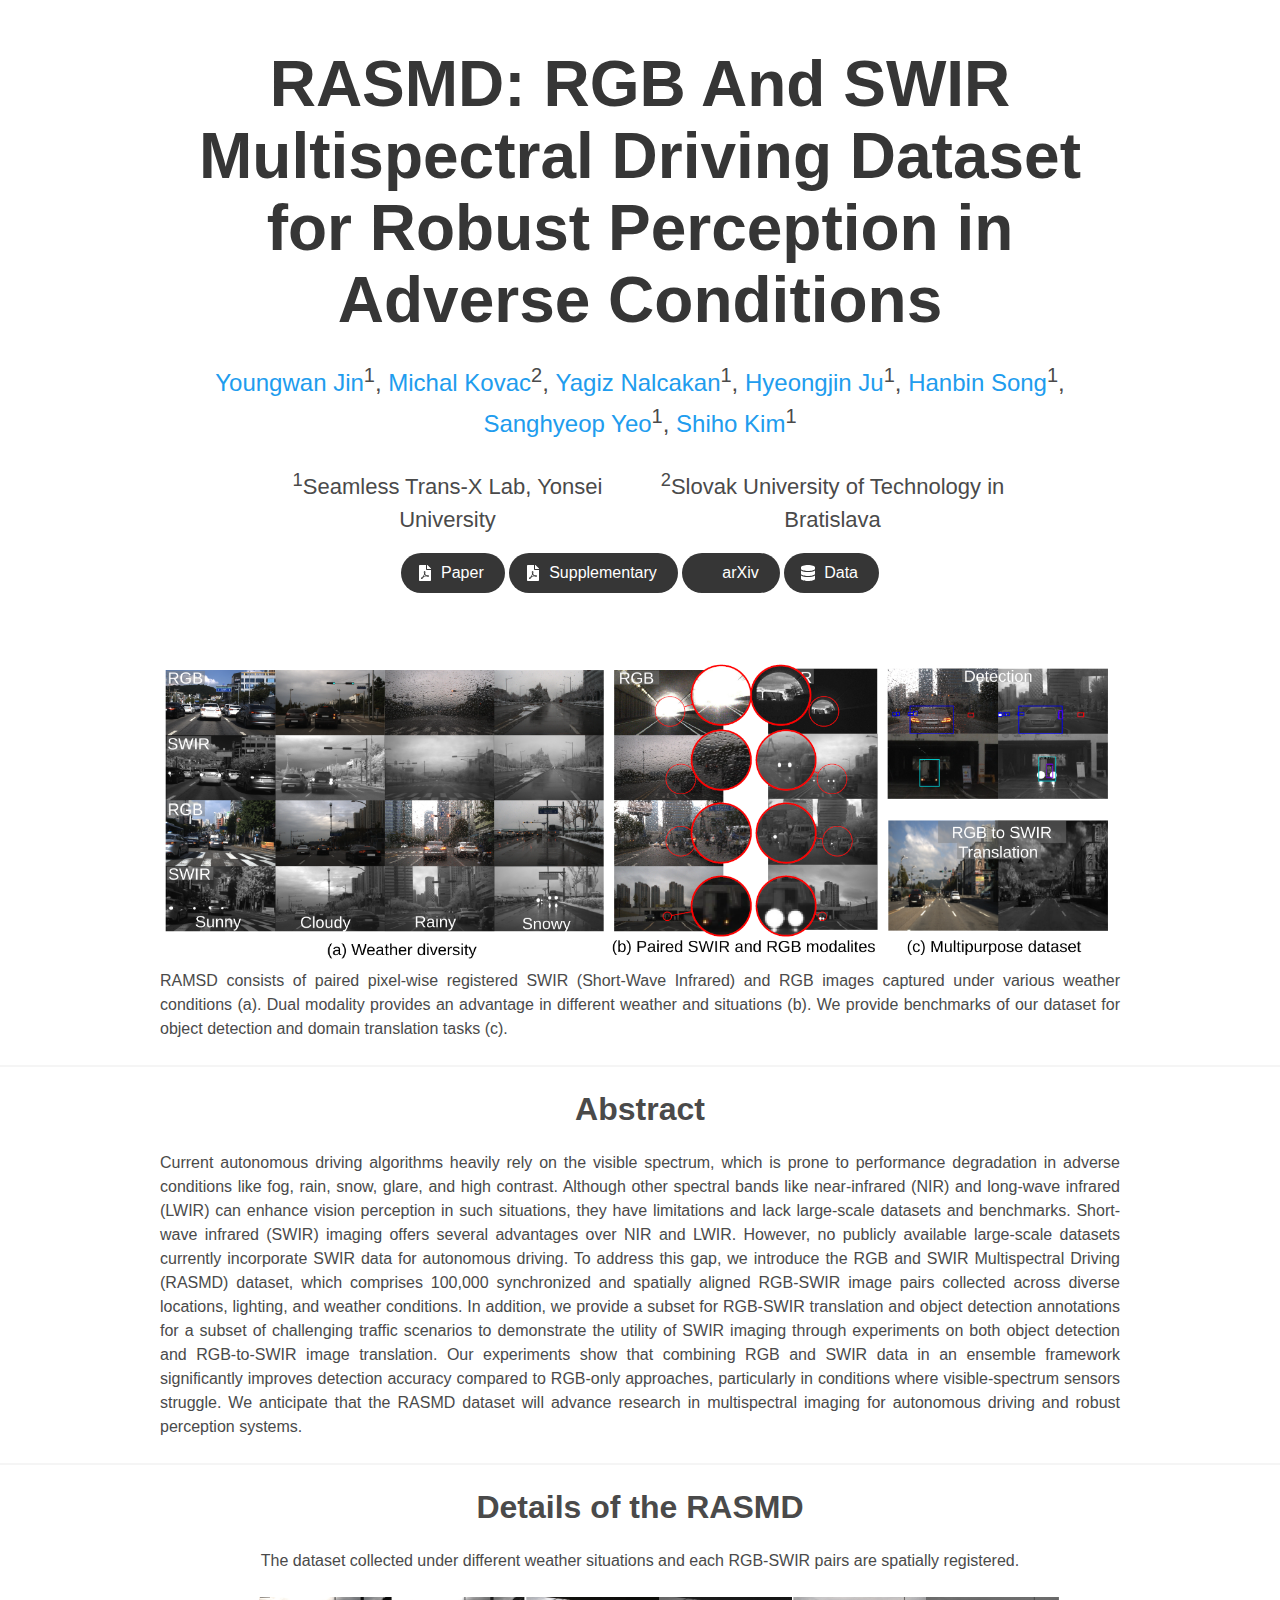
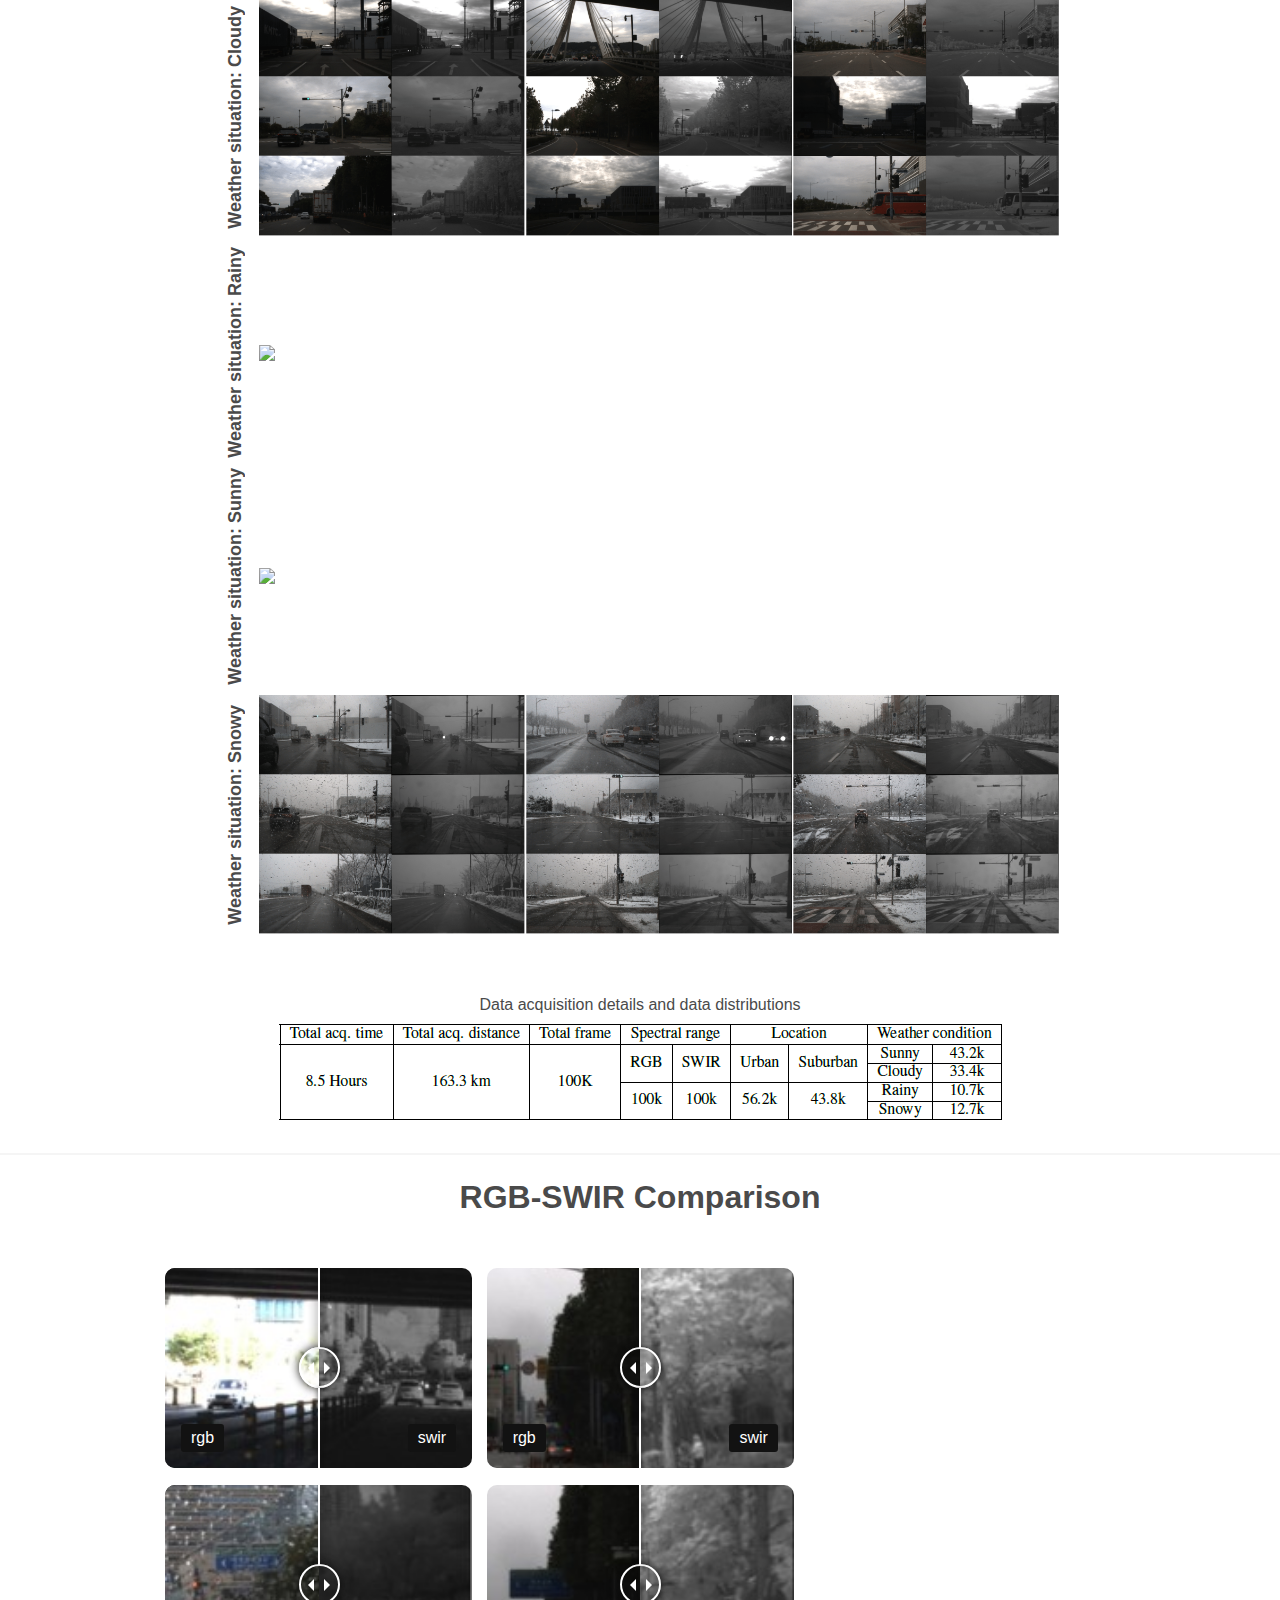
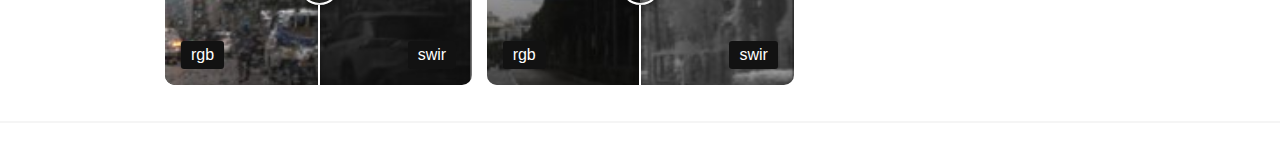
==== RASMD/index.html @ ba1f9dfd "Update index.html" ====
<!DOCTYPE html>
<html>

<head>
  <meta charset="utf-8">
  <meta name="description"
    content="RASMD: RGB And SWIR Multispectral Driving Dataset for Robust Perception in Adverse Conditions">
  <meta name="keywords" content="Multispectral imaging, Shortwave Infrared, Autonomous Driving">
  <meta name="viewport" content="width=device-width, initial-scale=1">
  <title>RASMD: RGB And SWIR Multispectral Driving Dataset for Robust Perception in Adverse Conditions</title>

  <link href="https://fonts.googleapis.com/css?family=Google+Sans|Noto+Sans|Castoro" rel="stylesheet">
  <link rel="stylesheet" href="./static/css/bulma.min.css">
  <link rel="stylesheet" href="./static/css/bulma-carousel.min.css">
  <link rel="stylesheet" href="./static/css/bulma-slider.min.css">
  <link rel="stylesheet" href="./static/css/fontawesome.all.min.css">
  <link rel="stylesheet" href="https://cdn.jsdelivr.net/gh/jpswalsh/academicons@1/css/academicons.min.css">
  <link rel="stylesheet" href="./static/css/index.css">

  <script src="https://ajax.googleapis.com/ajax/libs/jquery/3.5.1/jquery.min.js"></script>
  <script defer src="./static/js/fontawesome.all.min.js"></script>
  <script src="./static/js/bulma-carousel.min.js"></script>
  <script src="./static/js/bulma-slider.min.js"></script>
  <script src="./static/js/index.js"></script>
  <script src="./static/js/script.js"></script>
</head>

<body>

<!-- 헤더(제목, 저자, 링크 등) -->
<section class="hero">
  <div class="hero-body">
    <div class="container is-max-desktop">
      <div class="columns is-centered">
        <div class="column has-text-centered">
          <h1 class="title is-1 publication-title" style="margin-bottom: 0; font-size: 4rem">
            <strong>RASMD: RGB And SWIR Multispectral Driving Dataset for Robust Perception in Adverse Conditions</strong>
          </h1>
          <br>

          <div class="is-size-4 publication-authors">
            <span class="author-block">
              <a href="https://stl.yonsei.ac.kr/">Youngwan Jin</a><sup>1</sup>,
            </span>
            <span class="author-block">
              <a href="https://urk.fei.stuba.sk/ustav/en/">Michal Kovac</a><sup>2</sup>,
            </span>
            <span class="author-block">
              <a href="https://ynalcakan.github.io/">Yagiz Nalcakan</a><sup>1</sup>,
            </span>
            <span class="author-block">
              <a href="https://stl.yonsei.ac.kr/">Hyeongjin Ju</a><sup>1</sup>,
            </span>
            <span class="author-block">
              <a href="https://stl.yonsei.ac.kr/">Hanbin Song</a><sup>1</sup>,
            </span>
            <span class="author-block">
              <a href="https://stl.yonsei.ac.kr/">Sanghyeop Yeo</a><sup>1</sup>,
            </span>
            <span class="author-block">
              <a href="https://stl.yonsei.ac.kr/">Shiho Kim</a><sup>1</sup>
            </span>
          </div>

          <br>
          <div class="affiliations-container" style="display: flex; flex-wrap: wrap; justify-content: center; gap: 20px; margin: 0 auto; max-width: 750px;">
            <div class="affiliation-item" style="flex: 1; min-width: 250px; text-align: center;">
              <span style="font-size: clamp(16px, 3vw, 22px);"><sup>1</sup>Seamless Trans-X Lab, Yonsei University</span>
            </div>
            <div class="affiliation-item" style="flex: 1; min-width: 250px; text-align: center;">
              <span style="font-size: clamp(16px, 3vw, 22px);"><sup>2</sup>Slovak University of Technology in Bratislava</span>
            </div>
          </div>

          <div class="column has-text-centered">
            <div class="publication-links">
              <!-- PDF Link -->
              <span class="link-block">
                <a href="https://yonsei-stl.github.io/RASMD/"
                   class="external-link button is-normal is-rounded is-dark">
                  <span class="icon">
                      <i class="fas fa-file-pdf"></i>
                  </span>
                  <span>Paper</span>
                </a>
              </span>
              <span class="link-block">
                <a href="https://yonsei-stl.github.io/RASMD/"
                   class="external-link button is-normal is-rounded is-dark">
                  <span class="icon">
                      <i class="fas fa-file-pdf"></i>
                  </span>
                  <span>Supplementary</span>
                </a>
              </span>
              <span class="link-block">
                <a href="https://yonsei-stl.github.io/RASMD/"
                   class="external-link button is-normal is-rounded is-dark">
                  <span class="icon">
                      <i class="ai ai-arxiv"></i>
                  </span>
                  <span>arXiv</span>
                </a>
              </span>
              <!-- Data Link -->
              <span class="link-block">
                <a href="https://huggingface.co/datasets/STL-Yonsei/RASMD/tree/main"
                   class="external-link button is-normal is-rounded is-dark">
                  <span class="icon">
                      <i class="fa fa-database"></i>
                  </span>
                  <span>Data</span>
                </a>
              </span>
            </div>
          </div>

        </div>
      </div>
    </div>
  </div>
</section>

<!-- Teaser -->
<div class="container is-max-desktop">
  <div class="columns is-centered has-text-centered">
    <div class="column is-full-width">
      <div class="content has-text-justified">
        <img src="./static/images/teaser.png">
        <p>
          RAMSD consists of paired pixel-wise registered SWIR (Short-Wave Infrared) and RGB images captured
          under various weather conditions (a). Dual modality provides an advantage in different weather and
          situations (b). We provide benchmarks of our dataset for object detection and domain translation
          tasks (c).
        </p>
      </div>
    </div>
  </div>
</div>

<hr>

<!-- Abstract -->
<div class="container is-max-desktop">
  <div class="columns is-centered has-text-centered">
    <div class="column is-full-width">
      <h2 class="title is-3">Abstract</h2>
      <div class="content has-text-justified">
        <p>
          Current autonomous driving algorithms heavily rely on the visible spectrum, which is prone to performance
          degradation in adverse conditions like fog, rain, snow, glare, and high contrast. Although other spectral
          bands like near-infrared (NIR) and long-wave infrared (LWIR) can enhance vision perception in such
          situations, they have limitations and lack large-scale datasets and benchmarks. Short-wave infrared (SWIR)
          imaging offers several advantages over NIR and LWIR. However, no publicly available large-scale datasets
          currently incorporate SWIR data for autonomous driving. To address this gap, we introduce the RGB and SWIR
          Multispectral Driving (RASMD) dataset, which comprises 100,000 synchronized and spatially aligned RGB-SWIR
          image pairs collected across diverse locations, lighting, and weather conditions. In addition, we provide
          a subset for RGB-SWIR translation and object detection annotations for a subset of challenging traffic
          scenarios to demonstrate the utility of SWIR imaging through experiments on both object detection and
          RGB-to-SWIR image translation. Our experiments show that combining RGB and SWIR data in an ensemble
          framework significantly improves detection accuracy compared to RGB-only approaches, particularly in
          conditions where visible-spectrum sensors struggle. We anticipate that the RASMD dataset will advance
          research in multispectral imaging for autonomous driving and robust perception systems.
        </p>
      </div>
    </div>
  </div>
</div>

<hr>

<!-- RASMD Details -->
<div class="container">
  <div class="has-text-centered">
    <h2 class="title is-3">Details of the RASMD</h2>
    <p>
      The dataset collected under different weather situations and each RGB-SWIR pairs are spatially registered.
    </p>
    <br>
    <div class="content has-text-justified" style="display: flex; flex-direction: column; align-items: center; width: 100%;">
      <div style="display: flex; align-items: center; margin-bottom: 10px; justify-content: center; width: 100%;">
        <div style="writing-mode: vertical-rl; transform: rotate(180deg); font-weight: bold; margin-right: 10px; font-size: clamp(14px, 2vw, 18px);">
          Weather situation: Cloudy
        </div>
        <img src="./static/images/cloudy.png" style="width: 80%; max-width: 800px;">
      </div>
      <div style="display: flex; align-items: center; margin-bottom: 10px; justify-content: center; width: 100%;">
        <div style="writing-mode: vertical-rl; transform: rotate(180deg); font-weight: bold; margin-right: 10px; font-size: clamp(14px, 2vw, 18px);">
          Weather situation: Rainy
        </div>
        <img src="./static/images/rainy.png" style="width: 80%; max-width: 800px;">
      </div>
      <div style="display: flex; align-items: center; margin-bottom: 10px; justify-content: center; width: 100%;">
        <div style="writing-mode: vertical-rl; transform: rotate(180deg); font-weight: bold; margin-right: 10px; font-size: clamp(14px, 2vw, 18px);">
          Weather situation: Sunny
        </div>
        <img src="./static/images/sunny.png" style="width: 80%; max-width: 800px;">
      </div>
      <div style="display: flex; align-items: center; margin-bottom: 10px; justify-content: center; width: 100%;">
        <div style="writing-mode: vertical-rl; transform: rotate(180deg); font-weight: bold; margin-right: 10px; font-size: clamp(14px, 2vw, 18px);">
          Weather situation: Snowy
        </div>
        <img src="./static/images/snowy.png" style="width: 80%; max-width: 800px;">
      </div>
    </div>

    <br>
    <p>Data acquisition details and data distributions</p>
    <img src="./static/images/data_acqusition.png">
  </div>
</div>

<hr>


<div class="container is-max-desktop">
  <h2 class="title is-3 has-text-centered">RGB-SWIR Comparison</h2>
  <br>
  <div class="image-row">
    <div id="example1" class="bal-container-small">
        <div class="bal-after">
          <img src="./static/images/git2.jpg">
          <div class="bal-afterPosition afterLabel" style="z-index:1;">
            swir
          </div>
        </div>

        <div class="bal-before" style="width:76.23529411764706%;">
          <div class="bal-before-inset" style="width: 600px;">
            <img src="./static/images/git1.jpg">
            <div class="bal-beforePosition beforeLabel">
              rgb
            </div>
          </div>
        </div>

        <div class="bal-handle" style="left:76.23529411764706%;">
          <span class=" handle-left-arrow"></span>
          <span class="handle-right-arrow"></span>
        </div>        
    </div>
    <div id="example2" class="bal-container-small">
        <div class="bal-after">
          <img src="./static/images/git4.jpg">
          <div class="bal-afterPosition afterLabel" style="z-index:1;">
            swir
          </div>
        </div>

        <div class="bal-before" style="width:86.11764705882354%;">
          <div class="bal-before-inset" style="width: 600px;">
            <img src="./static/images/git3.jpg">
            <div class="bal-beforePosition beforeLabel">
              rgb
            </div>
          </div>
        </div>

        <div class="bal-handle" style="left:86.11764705882354%;">
          <span class=" handle-left-arrow"></span>
          <span class="handle-right-arrow"></span>
        </div>
    </div>
    <div id="example3" class="bal-container-small">
        <div class="bal-after">
          <img src="./static/images/git6.jpg">
          <div class="bal-afterPosition afterLabel" style="z-index:1;">
            swir
          </div>
        </div>

        <div class="bal-before" style="width:28.037383177570092%;">
          <div class="bal-before-inset" style="width: 600px;">
            <img src="./static/images/git5.jpg">
            <div class="bal-beforePosition beforeLabel">
              rgb
            </div>
          </div>
        </div>

        <div class="bal-handle" style="left:28.037383177570092%;">
          <span class=" handle-left-arrow"></span>
          <span class="handle-right-arrow"></span>
        </div>
    </div>
    <div id="example4" class="bal-container-small">
      <div class="bal-after">
        <img src="./static/images/git8.jpg">
        <div class="bal-afterPosition afterLabel" style="z-index:1;">
          swir
        </div>
      </div>

      <div class="bal-before" style="width:61.993769470404985%;">
        <div class="bal-before-inset" style="width: 600px;">
          <img src="./static/images/git7.jpg">
          <div class="bal-beforePosition beforeLabel">
            rgb
          </div>
        </div>
      </div>

      <div class="bal-handle" style="left:61.993769470404985%;">
        <span class=" handle-left-arrow"></span>
        <span class="handle-right-arrow"></span>
      </div>
    </div>
  </div>
</div>
<script>
    new BeforeAfter({
      id: '#example1'
    });
    new BeforeAfter({
      id: '#example2'
    });
	new BeforeAfter({
      id: '#example3'
    });
    new BeforeAfter({
      id: '#example4'
    });
    new BeforeAfter({
      id: '#example5'
    });
	new BeforeAfter({
      id: '#example6'
    });
	new BeforeAfter({
      id: '#example7'
    });
	new BeforeAfter({
      id: '#example8'
    });

  </script>
<hr>



</body>
</html>
---- RASMD/static/css/index.css ----
body {
  font-family: 'Google Sans', sans-serif;
}


.footer .icon-link {
    font-size: 25px;
    color: #000;
}

.link-block a {
    margin-top: 5px;
    margin-bottom: 5px;
}

.dnerf {
  font-variant: small-caps;
}


.teaser .hero-body {
  padding-top: 0;
  padding-bottom: 3rem;
}

.teaser {
  font-family: 'Google Sans', sans-serif;
}


.publication-title {
}

.publication-banner {
  max-height: parent;

}



.publication-banner video {
  position: relative;
  left: auto;
  top: auto;
  transform: none;
  object-fit: fit;
}

.publication-header .hero-body {
}

.publication-title {
    font-family: 'Google Sans', sans-serif;
}

.publication-authors {
    font-family: 'Google Sans', sans-serif;
}

.publication-venue {
    color: #555;
    width: fit-content;
    font-weight: bold;
}

.publication-awards {
    color: #ff3860;
    width: fit-content;
    font-weight: bolder;
}

.publication-authors {
}

.publication-authors a {
   color: hsl(204, 86%, 53%) !important;
}

.publication-authors a:hover {
    text-decoration: underline;
}

.author-block {
  display: inline-block;
}

.publication-banner img {
}

.publication-authors {
  /*color: #4286f4;*/
}

.publication-video {
    position: relative;
    width: 100%;
    height: 0;
    padding-bottom: 56.25%;

    overflow: hidden;
    border-radius: 10px !important;
}

.publication-video iframe {
    position: absolute;
    top: 0;
    left: 0;
    width: 100%;
    height: 100%;
}

.publication-body img {
}

.results-carousel {
  overflow: hidden;

}

.results-carousel .item {
  margin: 5px;
  overflow: hidden;
  border: 1px solid #bbb;
  border-radius: 10px;
  padding: 0;
  font-size: 0;
}

.results-carousel video {
  margin: 0;
}


.interpolation-panel {
  background: #f5f5f5;
  border-radius: 10px;
}

.interpolation-panel .interpolation-image {
  width: 100%;
  border-radius: 5px;
}

.interpolation-video-column {
}

.interpolation-panel .slider {
  margin: 0 !important;
}

.interpolation-panel .slider {
  margin: 0 !important;
}

#interpolation-image-wrapper {
  width: 100%;
}
#interpolation-image-wrapper img {
  border-radius: 5px;
}

.bal-container-small {
  position: relative;
  width: 32%;
  height: 200px;
  cursor: grab;
  overflow: hidden;
  border-radius: 10px;
  margin: 5px;
  display: inline-block;
}

.bal-container-big {
  position: relative;
  width: 100%;
  height: 400px;
  cursor: grab;
  overflow: hidden;
}

.bal-after {
  display: block;
  position: absolute;
  top: 0;
  right: 0;
  bottom: 0;
  left: 0;
  width: 100%;
  height: 100%;
  overflow: hidden;
}

.bal-before {
  display: block;
  position: absolute;
  top: 0;
  /* right: 0; */
  bottom: 0;
  left: 0;
  width: 100%;
  height: 100%;
  z-index: 15;
  overflow: hidden;
}

.bal-before-inset {
  position: absolute;
  top: 0;
  bottom: 0;
  left: 0;
}

.bal-after img,
.bal-before img {
  object-fit: cover;
  position: absolute;
  width: 100%;
  height: 100%;
  object-position: 50% 50%;
  top: 0;
  bottom: 0;
  left: 0;
  -webkit-user-select: none;
  -khtml-user-select: none;
  -moz-user-select: none;
  -o-user-select: none;
  user-select: none;
}

.bal-beforePosition {
  background: #121212;
  color: #fff;
  left: 0;
  pointer-events: none;
  border-radius: 0.2rem;
  padding: 2px 10px;
}

.bal-afterPosition {
  background: #121212;
  color: #fff;
  right: 0;
  pointer-events: none;
  border-radius: 0.2rem;
  padding: 2px 10px;
}

.beforeLabel {
  position: absolute;
  bottom: 0;
  margin: 1rem;
  font-size: 1em;
  -webkit-user-select: none;
  -khtml-user-select: none;
  -moz-user-select: none;
  -o-user-select: none;
  user-select: none;
}

.afterLabel {
  position: absolute;
  bottom: 0;
  margin: 1rem;
  font-size: 1em;
  -webkit-user-select: none;
  -khtml-user-select: none;
  -moz-user-select: none;
  -o-user-select: none;
  user-select: none;
}

.bal-handle {
  height: 41px;
  width: 41px;
  position: absolute;
  left: 50%;
  top: 50%;
  margin-left: -20px;
  margin-top: -21px;
  border: 2px solid #fff;
  border-radius: 1000px;
  z-index: 20;
  pointer-events: none;
  box-shadow: 0 0 10px rgb(12, 12, 12);
}

.handle-left-arrow,
.handle-right-arrow {
  width: 0;
  height: 0;
  border: 6px inset transparent;
  position: absolute;
  top: 50%;
  margin-top: -6px;
}

.handle-left-arrow {
  border-right: 6px solid #fff;
  left: 50%;
  margin-left: -17px;
}

.handle-right-arrow {
  border-left: 6px solid #fff;
  right: 50%;
  margin-right: -17px;
}

.bal-handle::before {
  bottom: 50%;
  margin-bottom: 20px;
  box-shadow: 0 0 10px rgb(12, 12, 12);
}

.bal-handle::after {
  top: 50%;
  margin-top: 20.5px;
  box-shadow: 0 0 5px rgb(12, 12, 12);
}

.bal-handle::before,
.bal-handle::after {
  content: " ";
  display: block;
  width: 2px;
  background: #fff;
  height: 9999px;
  position: absolute;
  left: 50%;
  margin-left: -1.5px;
}

.section {
  width: 100%;
}


.title.is-3{
  color: #4a4a4a;
}
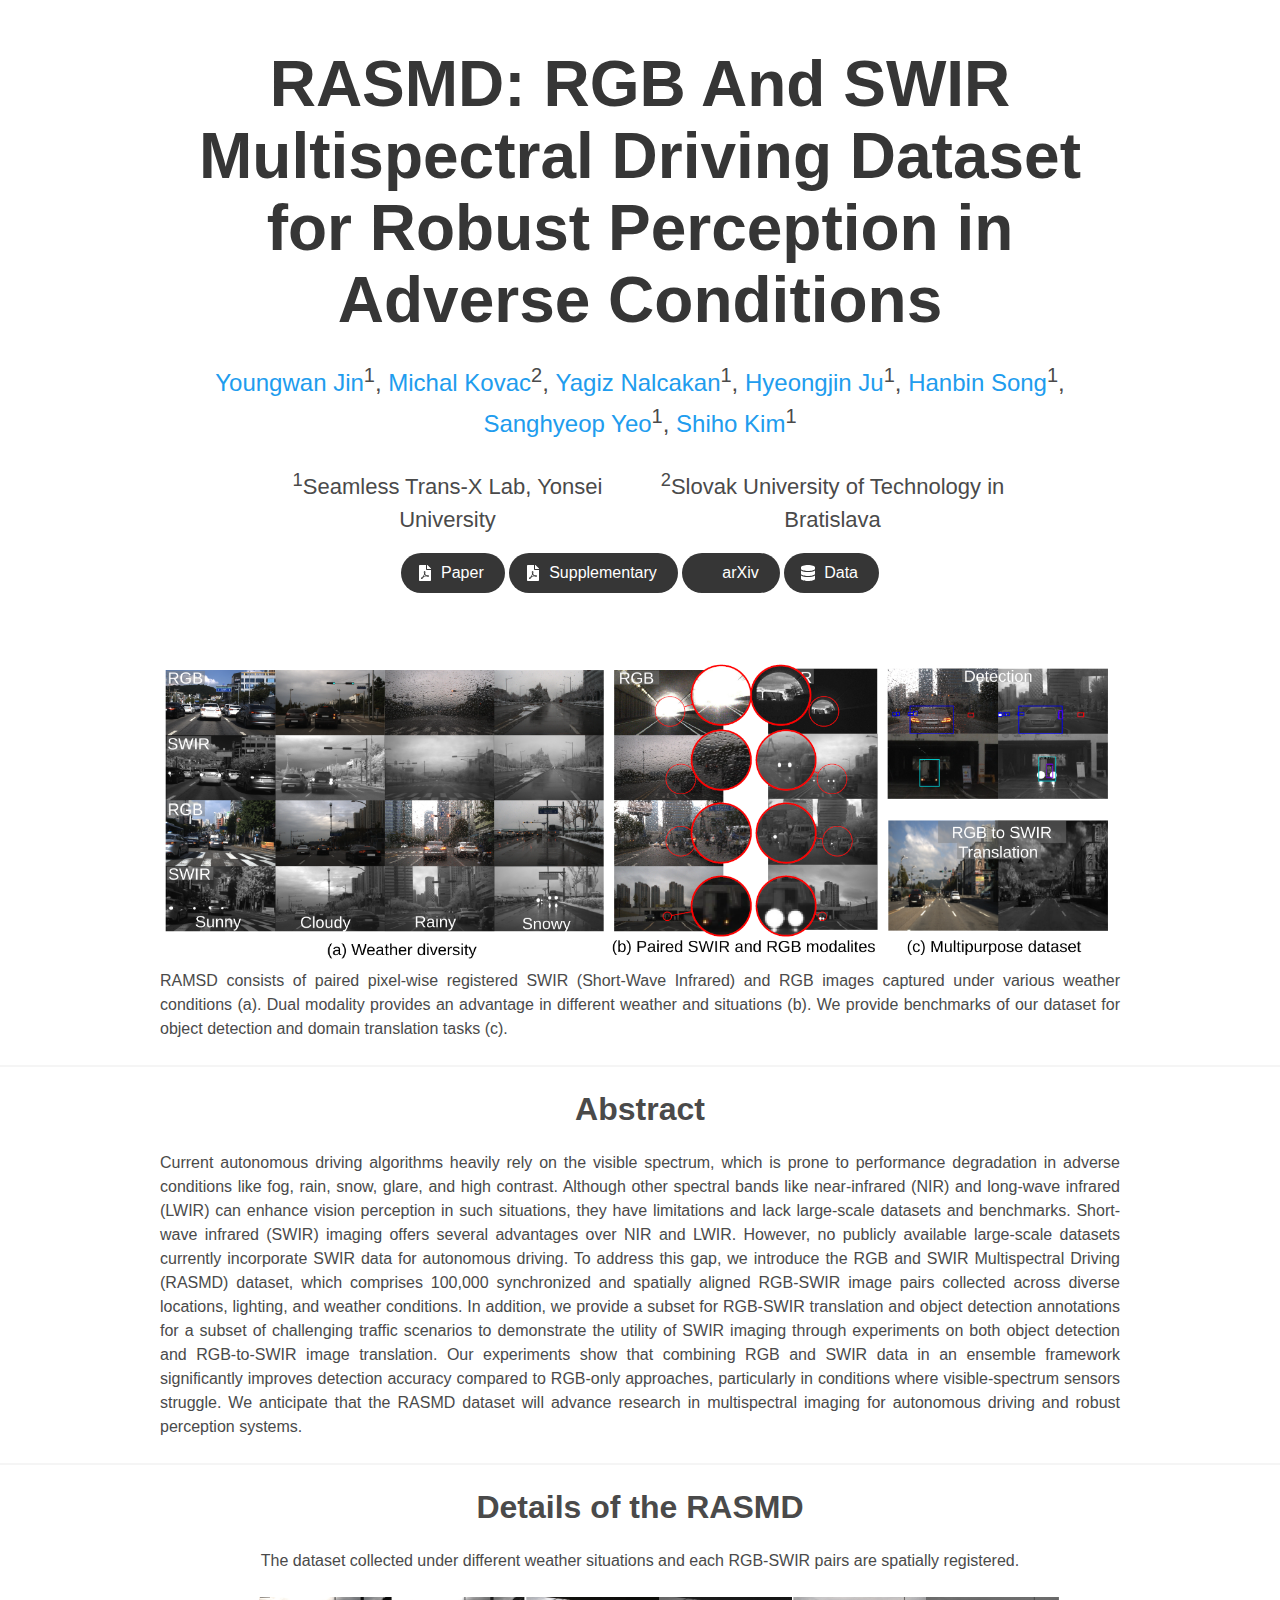
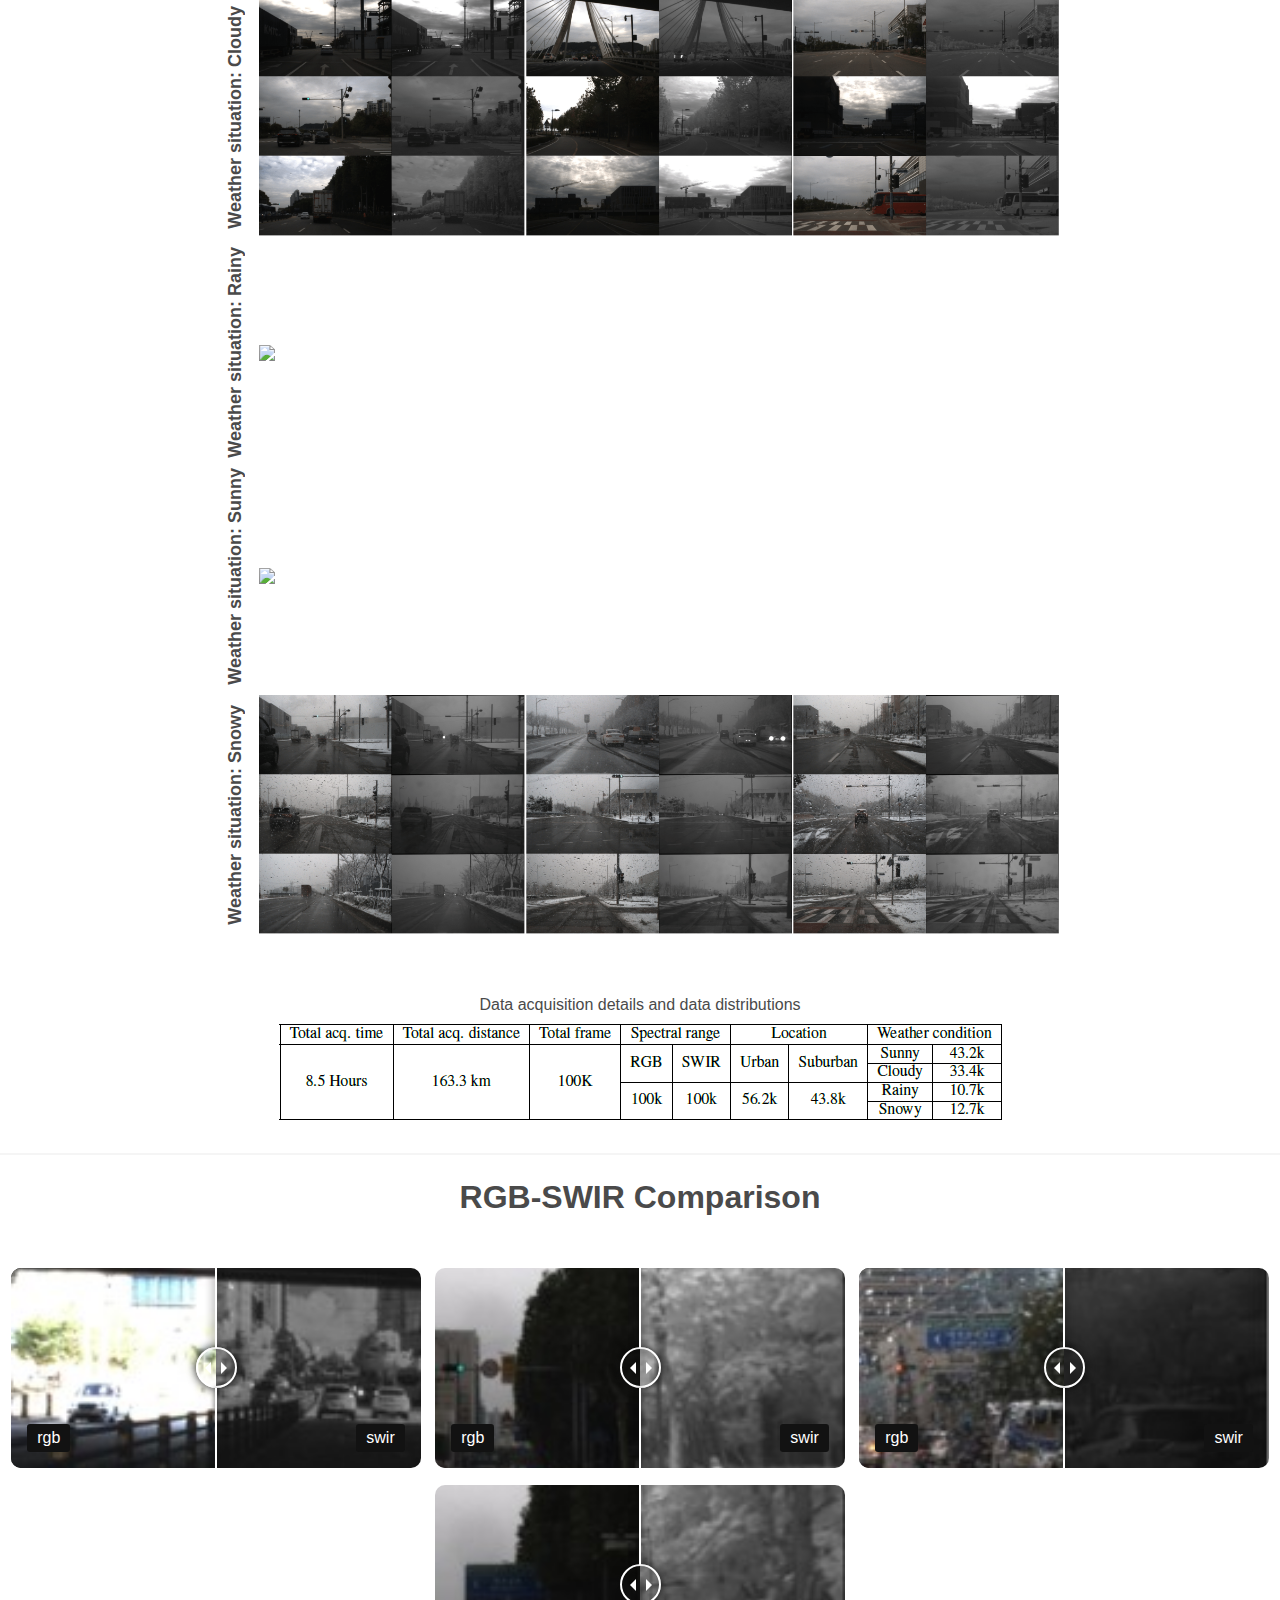
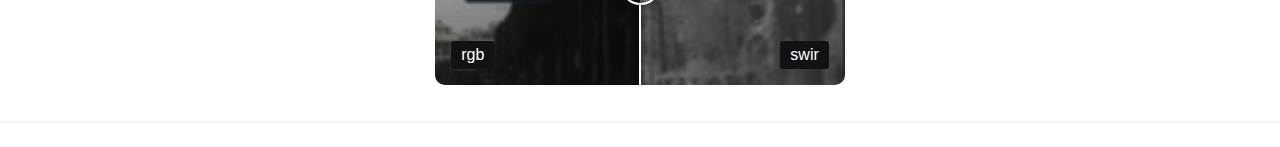
==== commit ec66a679: "Update index.html" ====
--- a/RASMD/index.html
+++ b/RASMD/index.html
@@ -213,7 +213,7 @@
 <hr>
 
 
-<div class="container is-max-desktop">
+<div class="has-text-centered">
   <h2 class="title is-3 has-text-centered">RGB-SWIR Comparison</h2>
   <br>
   <div class="image-row">
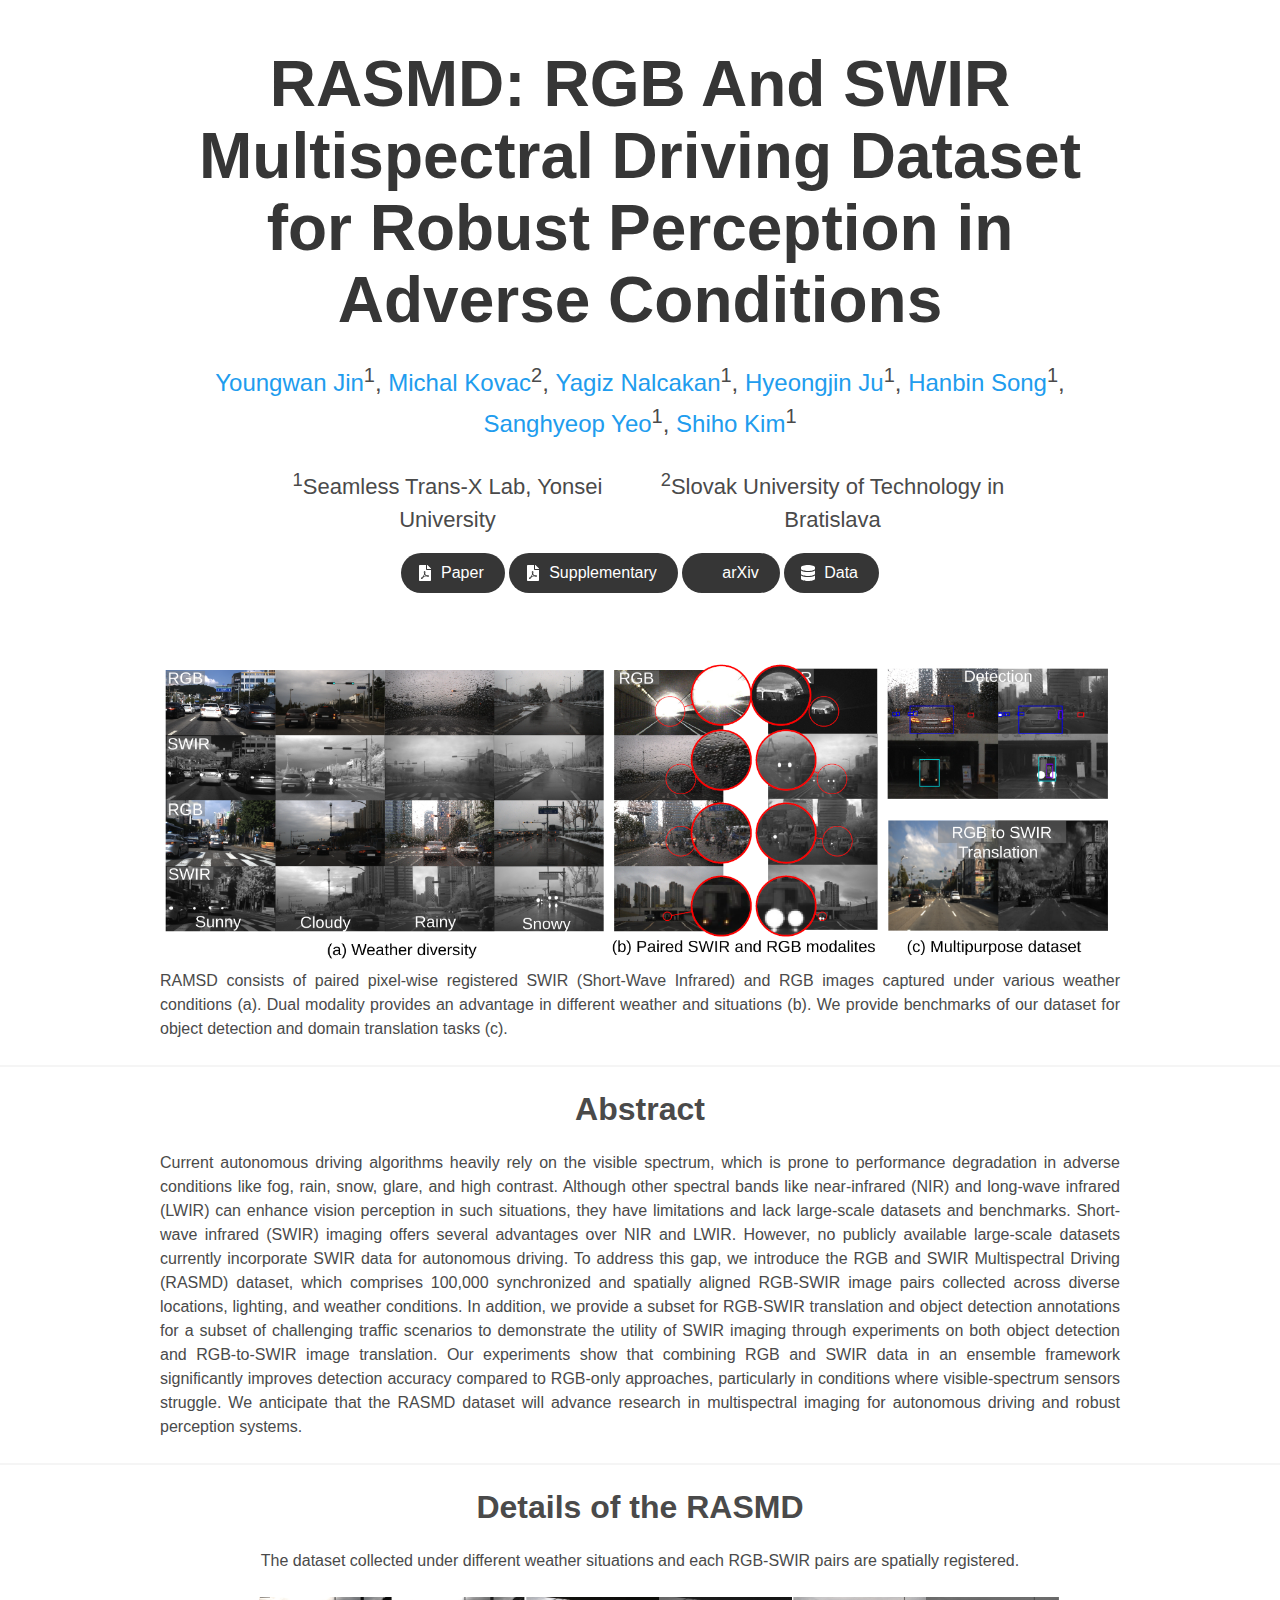
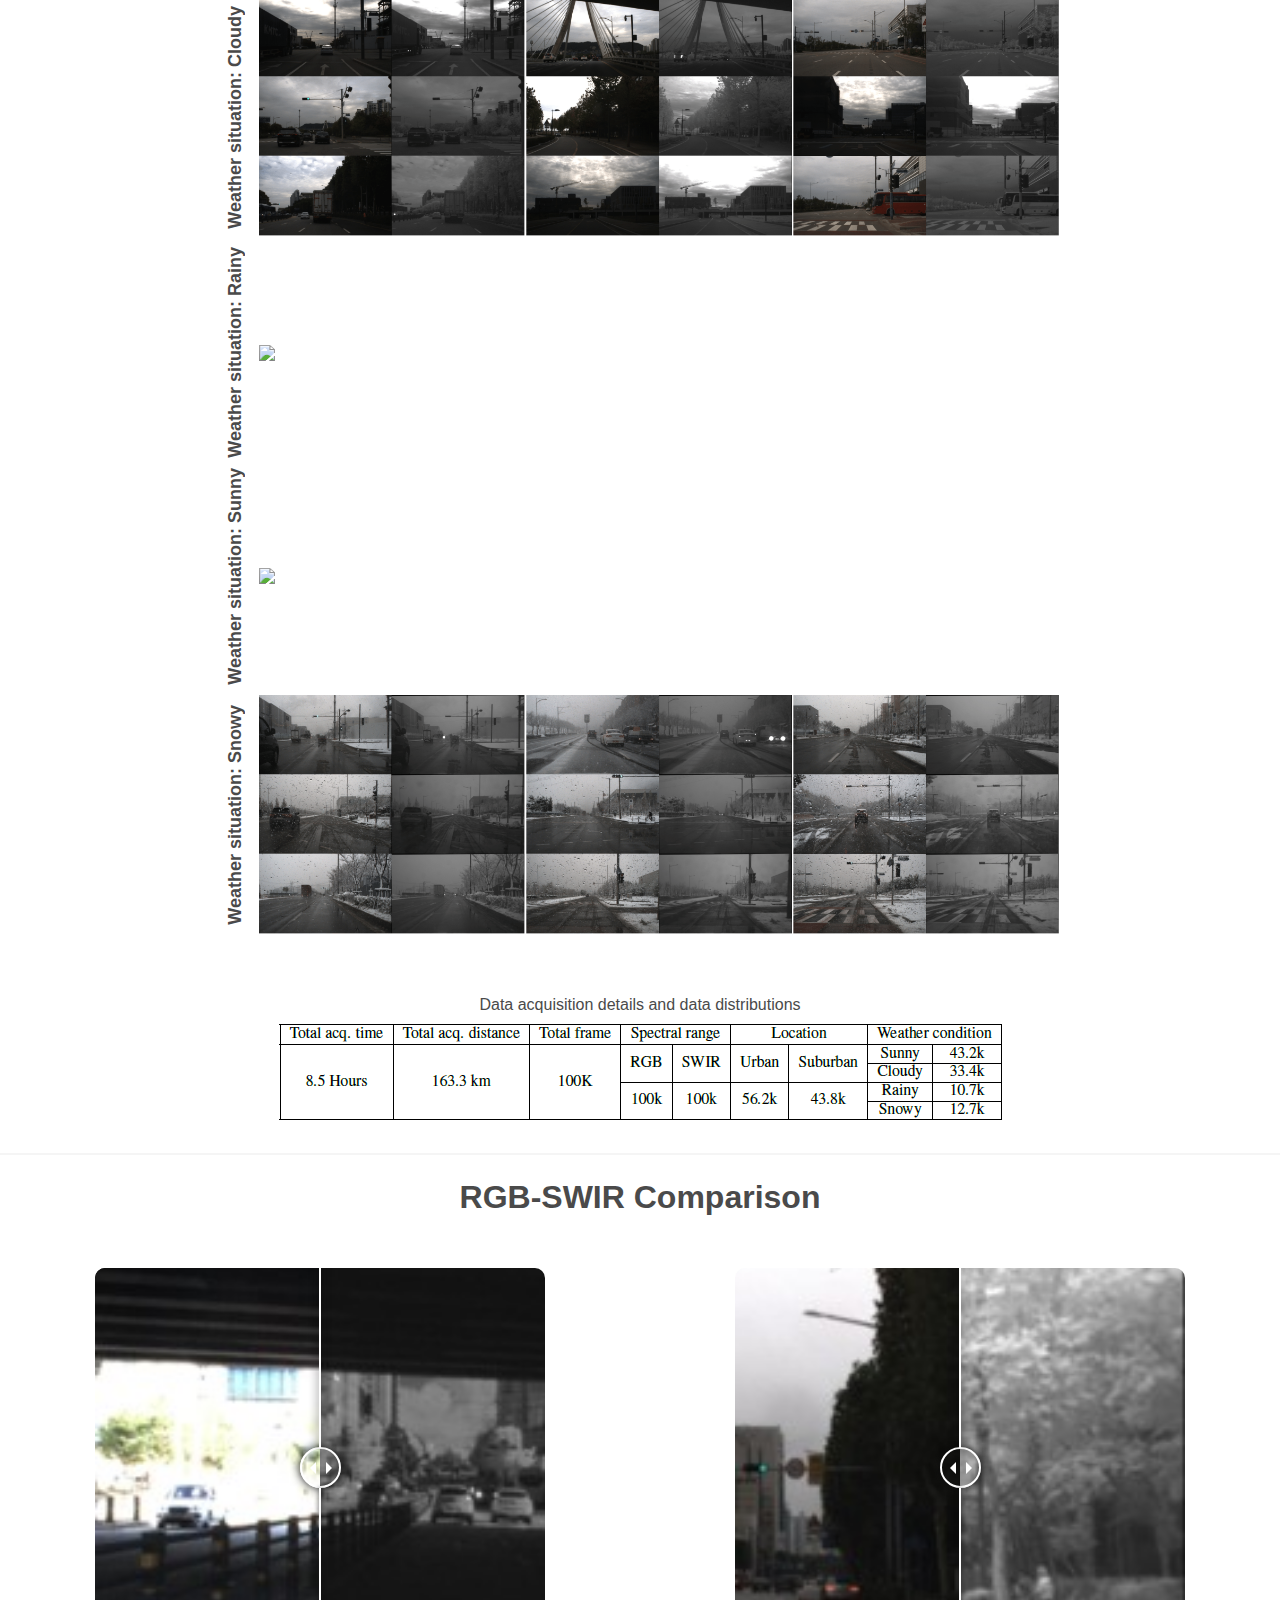
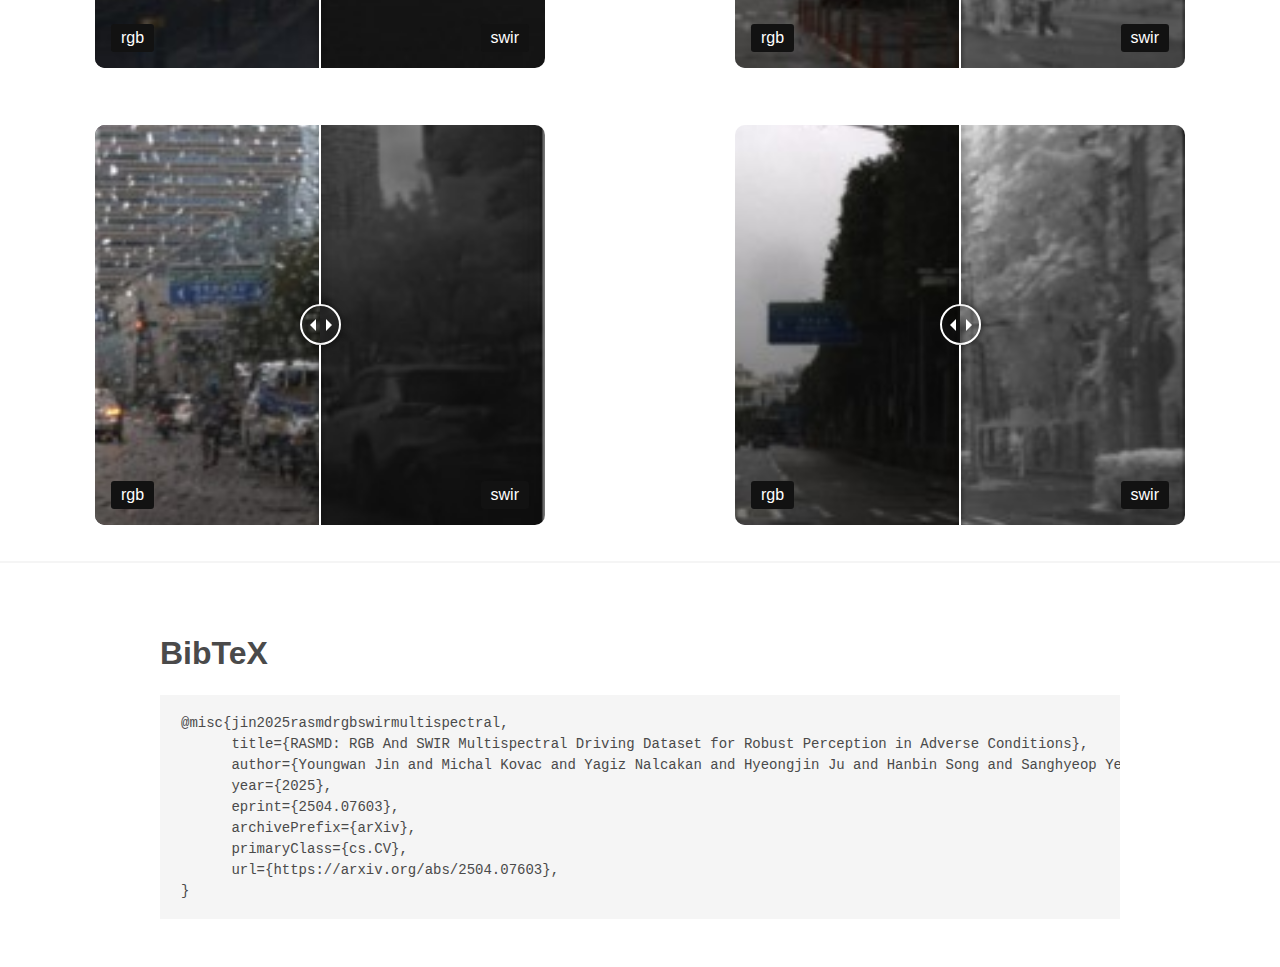
==== commit e5b24564: "RASMD website update" ====
--- a/RASMD/index.html
+++ b/RASMD/index.html
@@ -216,18 +216,19 @@
 <div class="has-text-centered">
   <h2 class="title is-3 has-text-centered">RGB-SWIR Comparison</h2>
   <br>
-  <div class="image-row">
-    <div id="example1" class="bal-container-small">
-        <div class="bal-after">
-          <img src="./static/images/git2.jpg">
+  <div class="image-row" style="display: flex; flex-wrap: wrap; justify-content: center; gap: 40px; max-width: 1600px; margin: 0 auto;">
+    <div style="flex: 0 0 calc(50% - 40px); max-width: calc(50% - 40px);">
+      <div id="example1" class="bal-container-small" style="width: 75%; height: 400px;">
+        <div class="bal-after" style="height: 100%;">
+          <img src="./static/images/git2.jpg" style="width: 100%; height: 100%; object-fit: cover;">
           <div class="bal-afterPosition afterLabel" style="z-index:1;">
             swir
           </div>
         </div>
 
-        <div class="bal-before" style="width:76.23529411764706%;">
-          <div class="bal-before-inset" style="width: 600px;">
-            <img src="./static/images/git1.jpg">
+        <div class="bal-before" style="width:76.23529411764706%; height: 100%;">
+          <div class="bal-before-inset" style="width: 100%; height: 100%;">
+            <img src="./static/images/git1.jpg" style="width: 100%; height: 100%; object-fit: cover;">
             <div class="bal-beforePosition beforeLabel">
               rgb
             </div>
@@ -238,18 +239,20 @@
           <span class=" handle-left-arrow"></span>
           <span class="handle-right-arrow"></span>
         </div>        
-    </div>
-    <div id="example2" class="bal-container-small">
-        <div class="bal-after">
-          <img src="./static/images/git4.jpg">
+      </div>
+    </div>
+    <div style="flex: 0 0 calc(50% - 40px); max-width: calc(50% - 40px);">
+      <div id="example2" class="bal-container-small" style="width: 75%; height: 400px;">
+        <div class="bal-after" style="height: 100%;">
+          <img src="./static/images/git4.jpg" style="width: 100%; height: 100%; object-fit: cover;">
           <div class="bal-afterPosition afterLabel" style="z-index:1;">
             swir
           </div>
         </div>
 
-        <div class="bal-before" style="width:86.11764705882354%;">
-          <div class="bal-before-inset" style="width: 600px;">
-            <img src="./static/images/git3.jpg">
+        <div class="bal-before" style="width:86.11764705882354%; height: 100%;">
+          <div class="bal-before-inset" style="width: 100%; height: 100%;">
+            <img src="./static/images/git3.jpg" style="width: 100%; height: 100%; object-fit: cover;">
             <div class="bal-beforePosition beforeLabel">
               rgb
             </div>
@@ -260,18 +263,20 @@
           <span class=" handle-left-arrow"></span>
           <span class="handle-right-arrow"></span>
         </div>
-    </div>
-    <div id="example3" class="bal-container-small">
-        <div class="bal-after">
-          <img src="./static/images/git6.jpg">
+      </div>
+    </div>
+    <div style="flex: 0 0 calc(50% - 40px); max-width: calc(50% - 40px);">
+      <div id="example3" class="bal-container-small" style="width: 75%; height: 400px;">
+        <div class="bal-after" style="height: 100%;">
+          <img src="./static/images/git6.jpg" style="width: 100%; height: 100%; object-fit: cover;">
           <div class="bal-afterPosition afterLabel" style="z-index:1;">
             swir
           </div>
         </div>
 
-        <div class="bal-before" style="width:28.037383177570092%;">
-          <div class="bal-before-inset" style="width: 600px;">
-            <img src="./static/images/git5.jpg">
+        <div class="bal-before" style="width:28.037383177570092%; height: 100%;">
+          <div class="bal-before-inset" style="width: 100%; height: 100%;">
+            <img src="./static/images/git5.jpg" style="width: 100%; height: 100%; object-fit: cover;">
             <div class="bal-beforePosition beforeLabel">
               rgb
             </div>
@@ -282,27 +287,30 @@
           <span class=" handle-left-arrow"></span>
           <span class="handle-right-arrow"></span>
         </div>
-    </div>
-    <div id="example4" class="bal-container-small">
-      <div class="bal-after">
-        <img src="./static/images/git8.jpg">
-        <div class="bal-afterPosition afterLabel" style="z-index:1;">
-          swir
-        </div>
-      </div>
-
-      <div class="bal-before" style="width:61.993769470404985%;">
-        <div class="bal-before-inset" style="width: 600px;">
-          <img src="./static/images/git7.jpg">
-          <div class="bal-beforePosition beforeLabel">
-            rgb
-          </div>
-        </div>
-      </div>
-
-      <div class="bal-handle" style="left:61.993769470404985%;">
-        <span class=" handle-left-arrow"></span>
-        <span class="handle-right-arrow"></span>
+      </div>
+    </div>
+    <div style="flex: 0 0 calc(50% - 40px); max-width: calc(50% - 40px);">
+      <div id="example4" class="bal-container-small" style="width: 75%; height: 400px;">
+        <div class="bal-after" style="height: 100%;">
+          <img src="./static/images/git8.jpg" style="width: 100%; height: 100%; object-fit: cover;">
+          <div class="bal-afterPosition afterLabel" style="z-index:1;">
+            swir
+          </div>
+        </div>
+
+        <div class="bal-before" style="width:61.993769470404985%; height: 100%;">
+          <div class="bal-before-inset" style="width: 100%; height: 100%;">
+            <img src="./static/images/git7.jpg" style="width: 100%; height: 100%; object-fit: cover;">
+            <div class="bal-beforePosition beforeLabel">
+              rgb
+            </div>
+          </div>
+        </div>
+
+        <div class="bal-handle" style="left:61.993769470404985%;">
+          <span class=" handle-left-arrow"></span>
+          <span class="handle-right-arrow"></span>
+        </div>
       </div>
     </div>
   </div>
@@ -336,7 +344,23 @@
   </script>
 <hr>
 
-
+<!-- section for citation -->
+<section class="section" id="BibTeX">
+  <div class="container is-max-desktop content">
+    <!-- <div class=" has-text-centered"> -->
+      <h2 class="title is-3">BibTeX</h2>
+    <!-- </div> -->
+    <pre><code>@misc{jin2025rasmdrgbswirmultispectral,
+      title={RASMD: RGB And SWIR Multispectral Driving Dataset for Robust Perception in Adverse Conditions}, 
+      author={Youngwan Jin and Michal Kovac and Yagiz Nalcakan and Hyeongjin Ju and Hanbin Song and Sanghyeop Yeo and Shiho Kim},
+      year={2025},
+      eprint={2504.07603},
+      archivePrefix={arXiv},
+      primaryClass={cs.CV},
+      url={https://arxiv.org/abs/2504.07603}, 
+}</code></pre>
+  </div>
+</section>
 
 </body>
 </html>
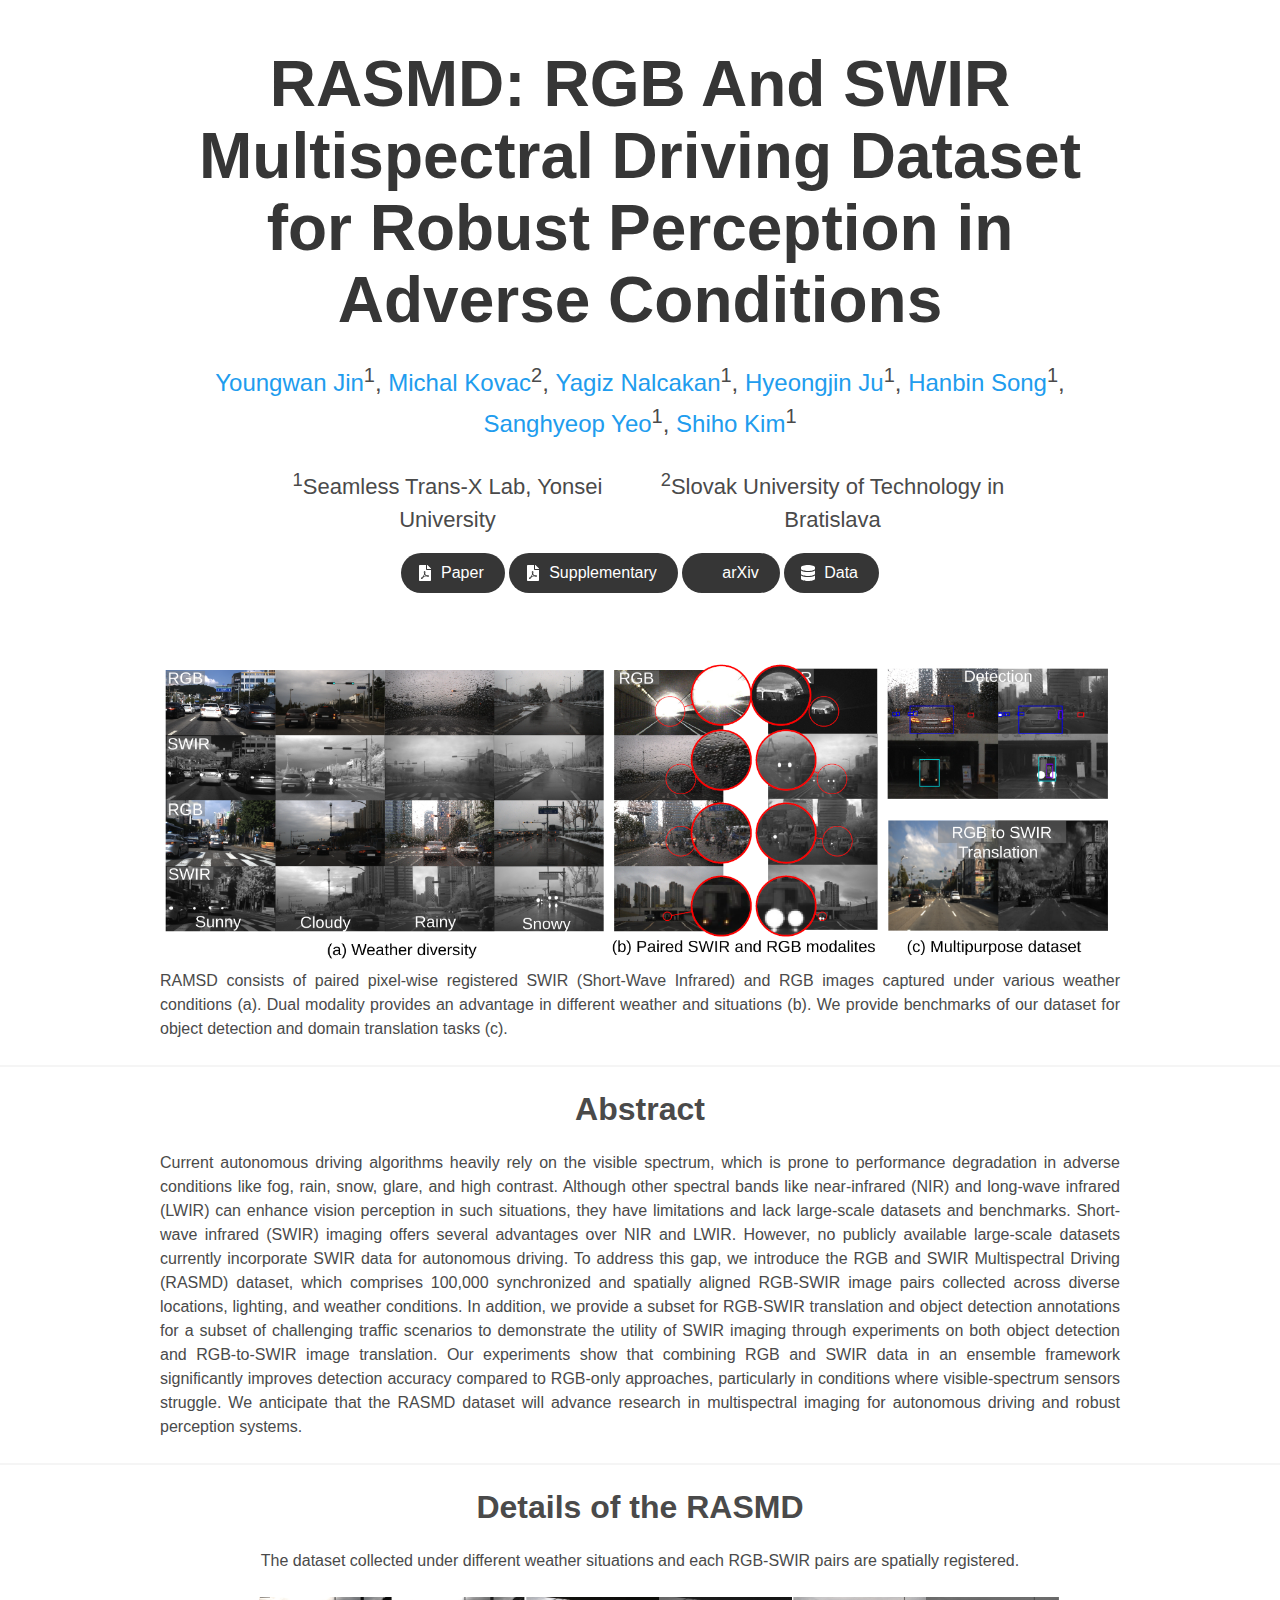
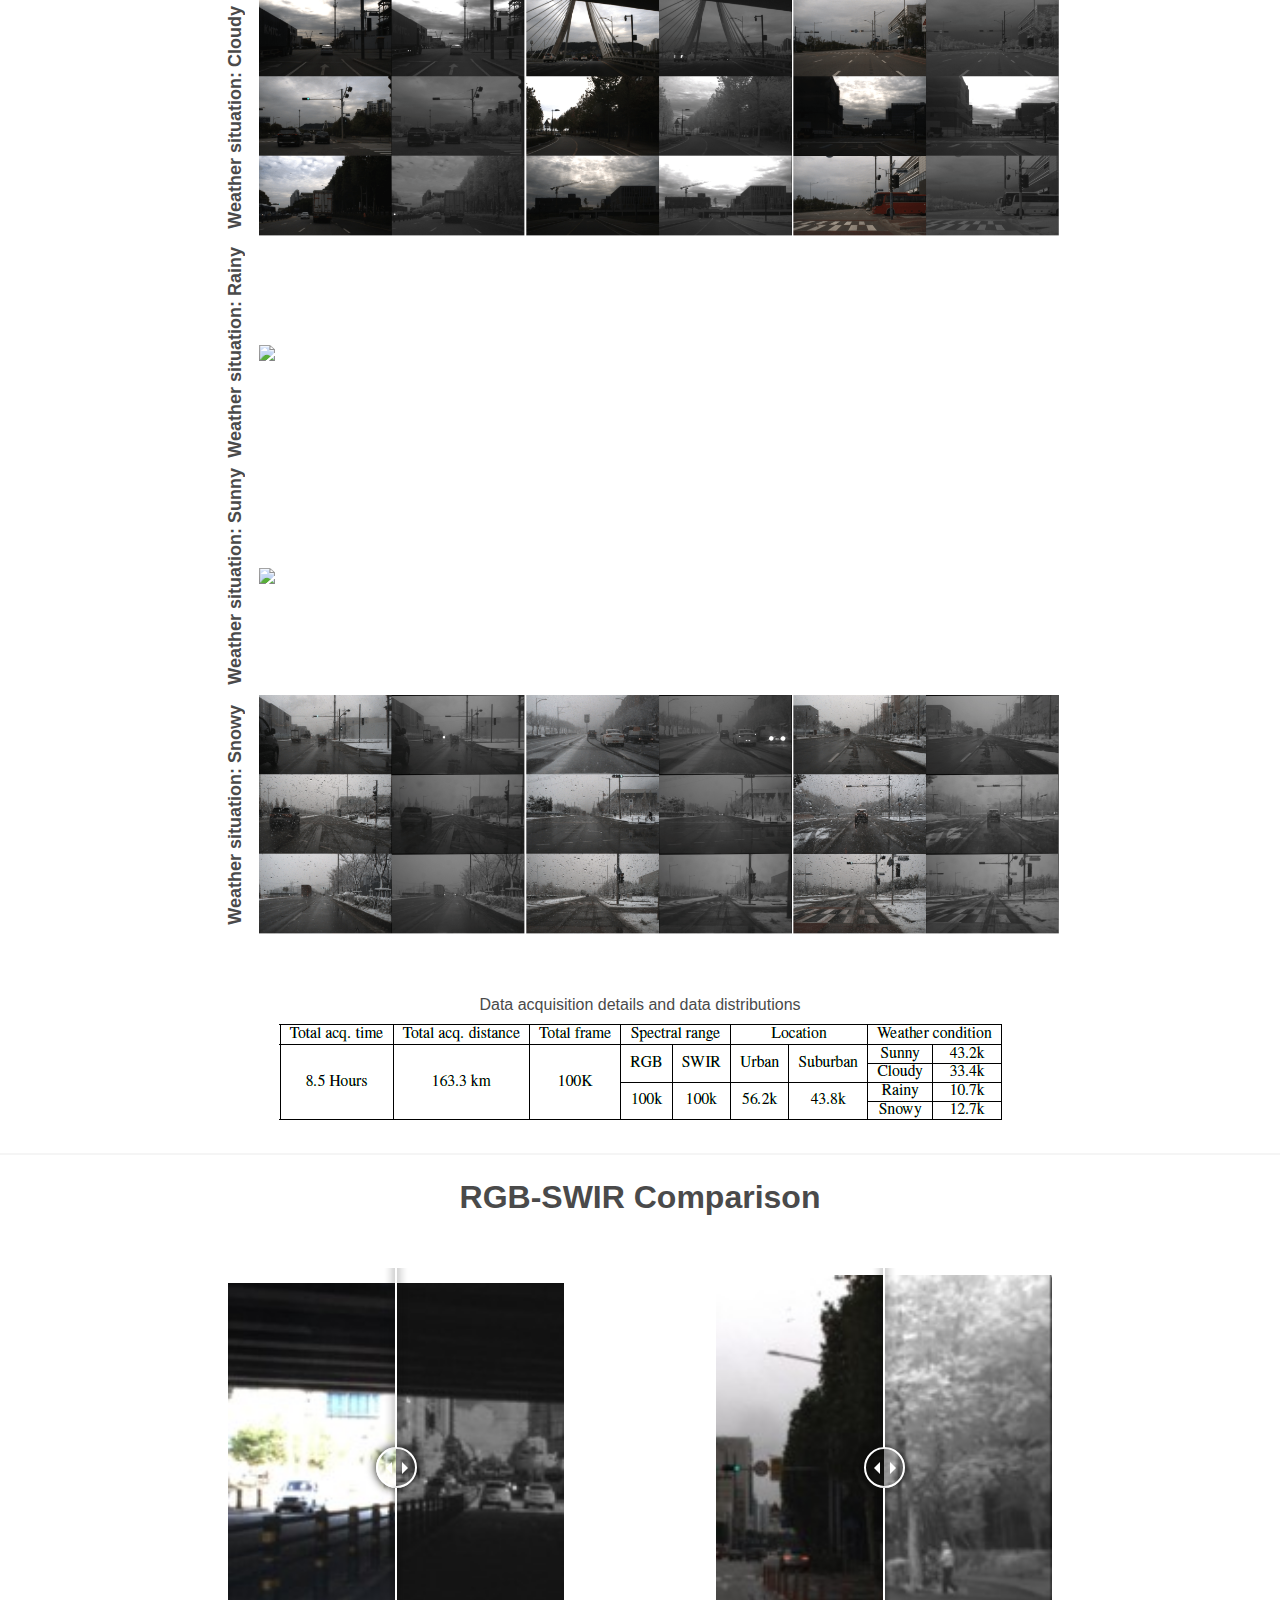
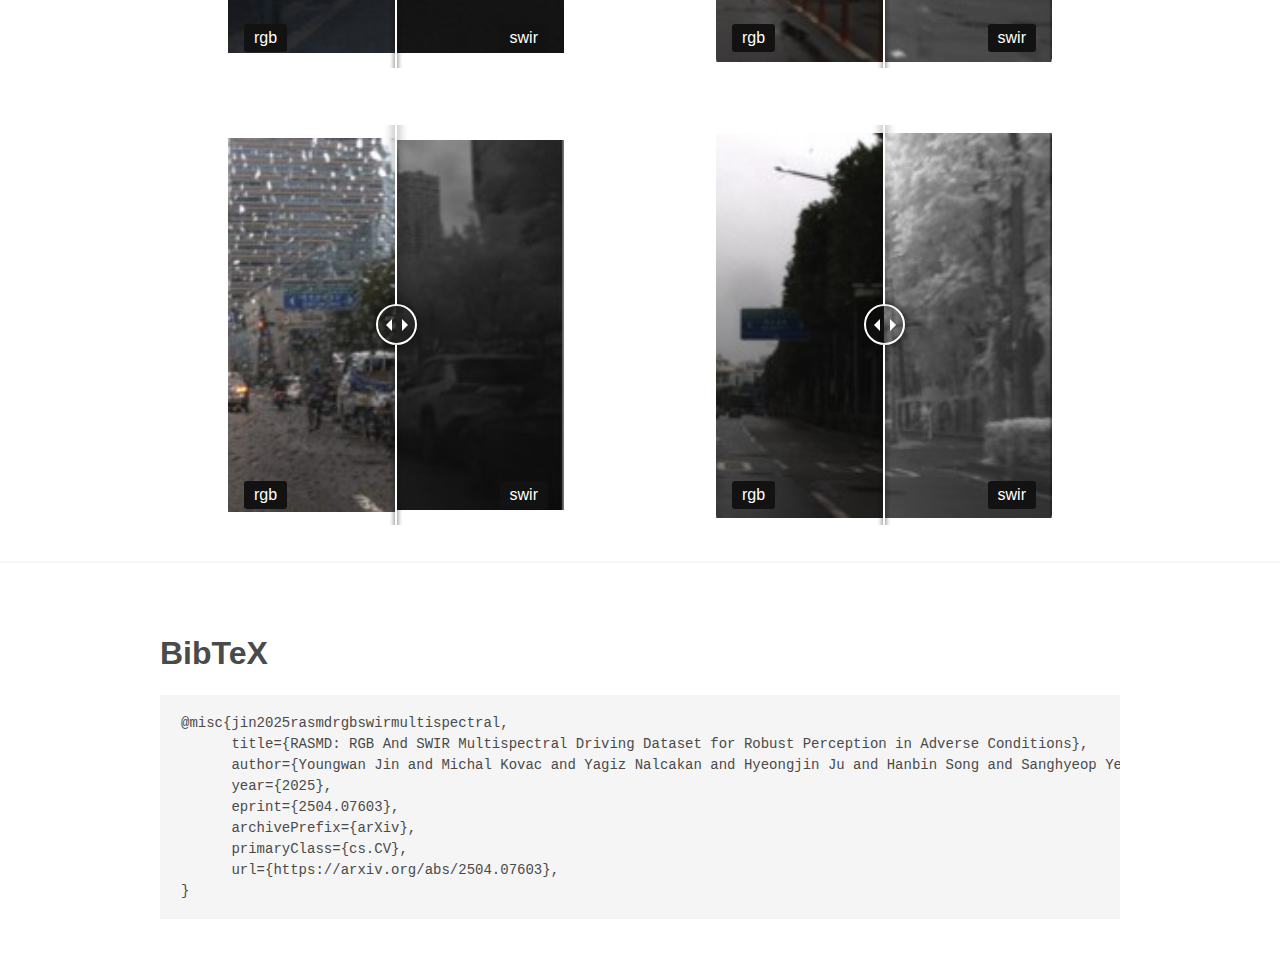
==== commit 61430439: "RASMD website slider update" ====
--- a/RASMD/index.html
+++ b/RASMD/index.html
@@ -217,10 +217,10 @@
   <h2 class="title is-3 has-text-centered">RGB-SWIR Comparison</h2>
   <br>
   <div class="image-row" style="display: flex; flex-wrap: wrap; justify-content: center; gap: 40px; max-width: 1600px; margin: 0 auto;">
-    <div style="flex: 0 0 calc(50% - 40px); max-width: calc(50% - 40px);">
+    <div style="flex: 0 0 calc(35%); max-width: calc(35%);">
       <div id="example1" class="bal-container-small" style="width: 75%; height: 400px;">
         <div class="bal-after" style="height: 100%;">
-          <img src="./static/images/git2.jpg" style="width: 100%; height: 100%; object-fit: cover;">
+          <img src="./static/images/git2.jpg" style="width: 100%; height: 100%; object-fit: contain;">
           <div class="bal-afterPosition afterLabel" style="z-index:1;">
             swir
           </div>
@@ -228,7 +228,7 @@
 
         <div class="bal-before" style="width:76.23529411764706%; height: 100%;">
           <div class="bal-before-inset" style="width: 100%; height: 100%;">
-            <img src="./static/images/git1.jpg" style="width: 100%; height: 100%; object-fit: cover;">
+            <img src="./static/images/git1.jpg" style="width: 100%; height: 100%; object-fit: contain;">
             <div class="bal-beforePosition beforeLabel">
               rgb
             </div>
@@ -241,10 +241,10 @@
         </div>        
       </div>
     </div>
-    <div style="flex: 0 0 calc(50% - 40px); max-width: calc(50% - 40px);">
+    <div style="flex: 0 0 calc(35%); max-width: calc(35%);">
       <div id="example2" class="bal-container-small" style="width: 75%; height: 400px;">
         <div class="bal-after" style="height: 100%;">
-          <img src="./static/images/git4.jpg" style="width: 100%; height: 100%; object-fit: cover;">
+          <img src="./static/images/git4.jpg" style="width: 100%; height: 100%; object-fit: contain;">
           <div class="bal-afterPosition afterLabel" style="z-index:1;">
             swir
           </div>
@@ -252,7 +252,7 @@
 
         <div class="bal-before" style="width:86.11764705882354%; height: 100%;">
           <div class="bal-before-inset" style="width: 100%; height: 100%;">
-            <img src="./static/images/git3.jpg" style="width: 100%; height: 100%; object-fit: cover;">
+            <img src="./static/images/git3.jpg" style="width: 100%; height: 100%; object-fit: contain;">
             <div class="bal-beforePosition beforeLabel">
               rgb
             </div>
@@ -265,10 +265,10 @@
         </div>
       </div>
     </div>
-    <div style="flex: 0 0 calc(50% - 40px); max-width: calc(50% - 40px);">
+    <div style="flex: 0 0 calc(35%); max-width: calc(35%);">
       <div id="example3" class="bal-container-small" style="width: 75%; height: 400px;">
         <div class="bal-after" style="height: 100%;">
-          <img src="./static/images/git6.jpg" style="width: 100%; height: 100%; object-fit: cover;">
+          <img src="./static/images/git6.jpg" style="width: 100%; height: 100%; object-fit: contain;">
           <div class="bal-afterPosition afterLabel" style="z-index:1;">
             swir
           </div>
@@ -276,7 +276,7 @@
 
         <div class="bal-before" style="width:28.037383177570092%; height: 100%;">
           <div class="bal-before-inset" style="width: 100%; height: 100%;">
-            <img src="./static/images/git5.jpg" style="width: 100%; height: 100%; object-fit: cover;">
+            <img src="./static/images/git5.jpg" style="width: 100%; height: 100%; object-fit: contain;">
             <div class="bal-beforePosition beforeLabel">
               rgb
             </div>
@@ -289,10 +289,10 @@
         </div>
       </div>
     </div>
-    <div style="flex: 0 0 calc(50% - 40px); max-width: calc(50% - 40px);">
+    <div style="flex: 0 0 calc(35%); max-width: calc(35%);">
       <div id="example4" class="bal-container-small" style="width: 75%; height: 400px;">
         <div class="bal-after" style="height: 100%;">
-          <img src="./static/images/git8.jpg" style="width: 100%; height: 100%; object-fit: cover;">
+          <img src="./static/images/git8.jpg" style="width: 100%; height: 100%; object-fit: contain;">
           <div class="bal-afterPosition afterLabel" style="z-index:1;">
             swir
           </div>
@@ -300,7 +300,7 @@
 
         <div class="bal-before" style="width:61.993769470404985%; height: 100%;">
           <div class="bal-before-inset" style="width: 100%; height: 100%;">
-            <img src="./static/images/git7.jpg" style="width: 100%; height: 100%; object-fit: cover;">
+            <img src="./static/images/git7.jpg" style="width: 100%; height: 100%; object-fit: contain;">
             <div class="bal-beforePosition beforeLabel">
               rgb
             </div>
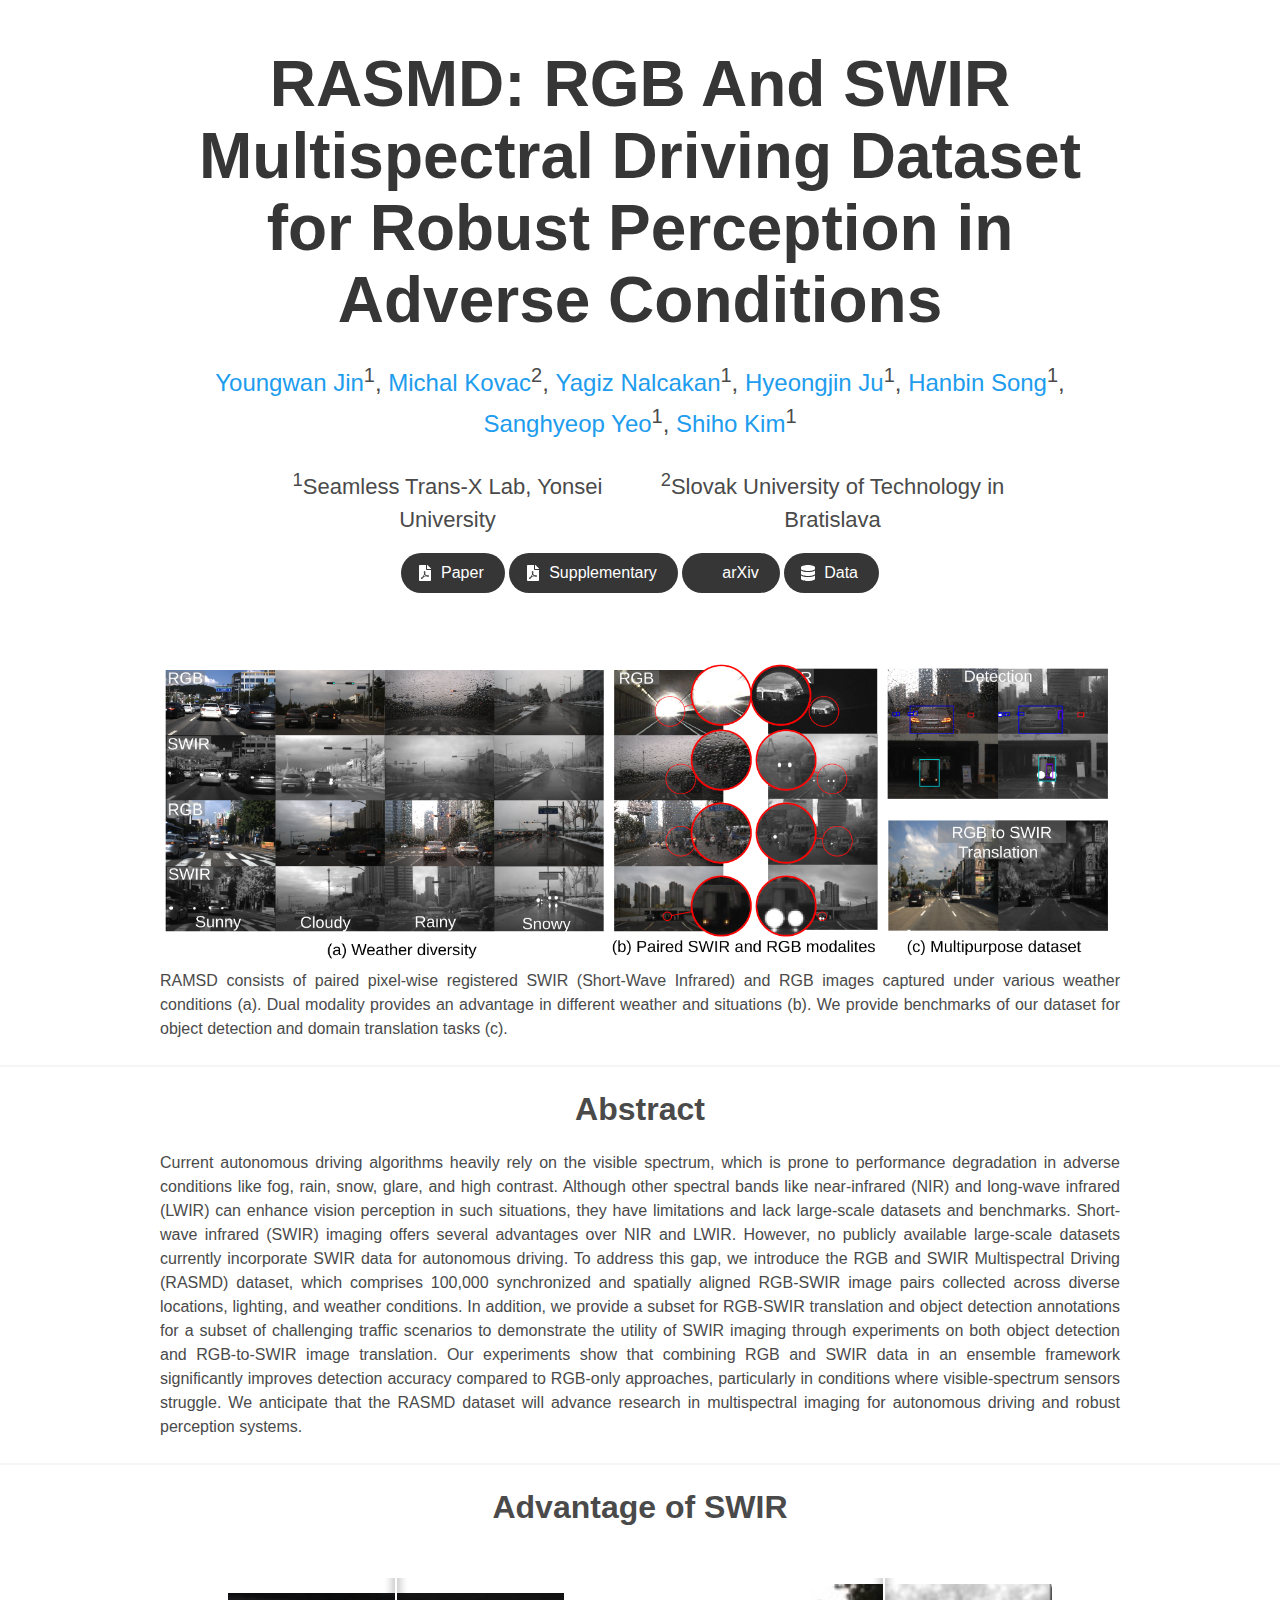
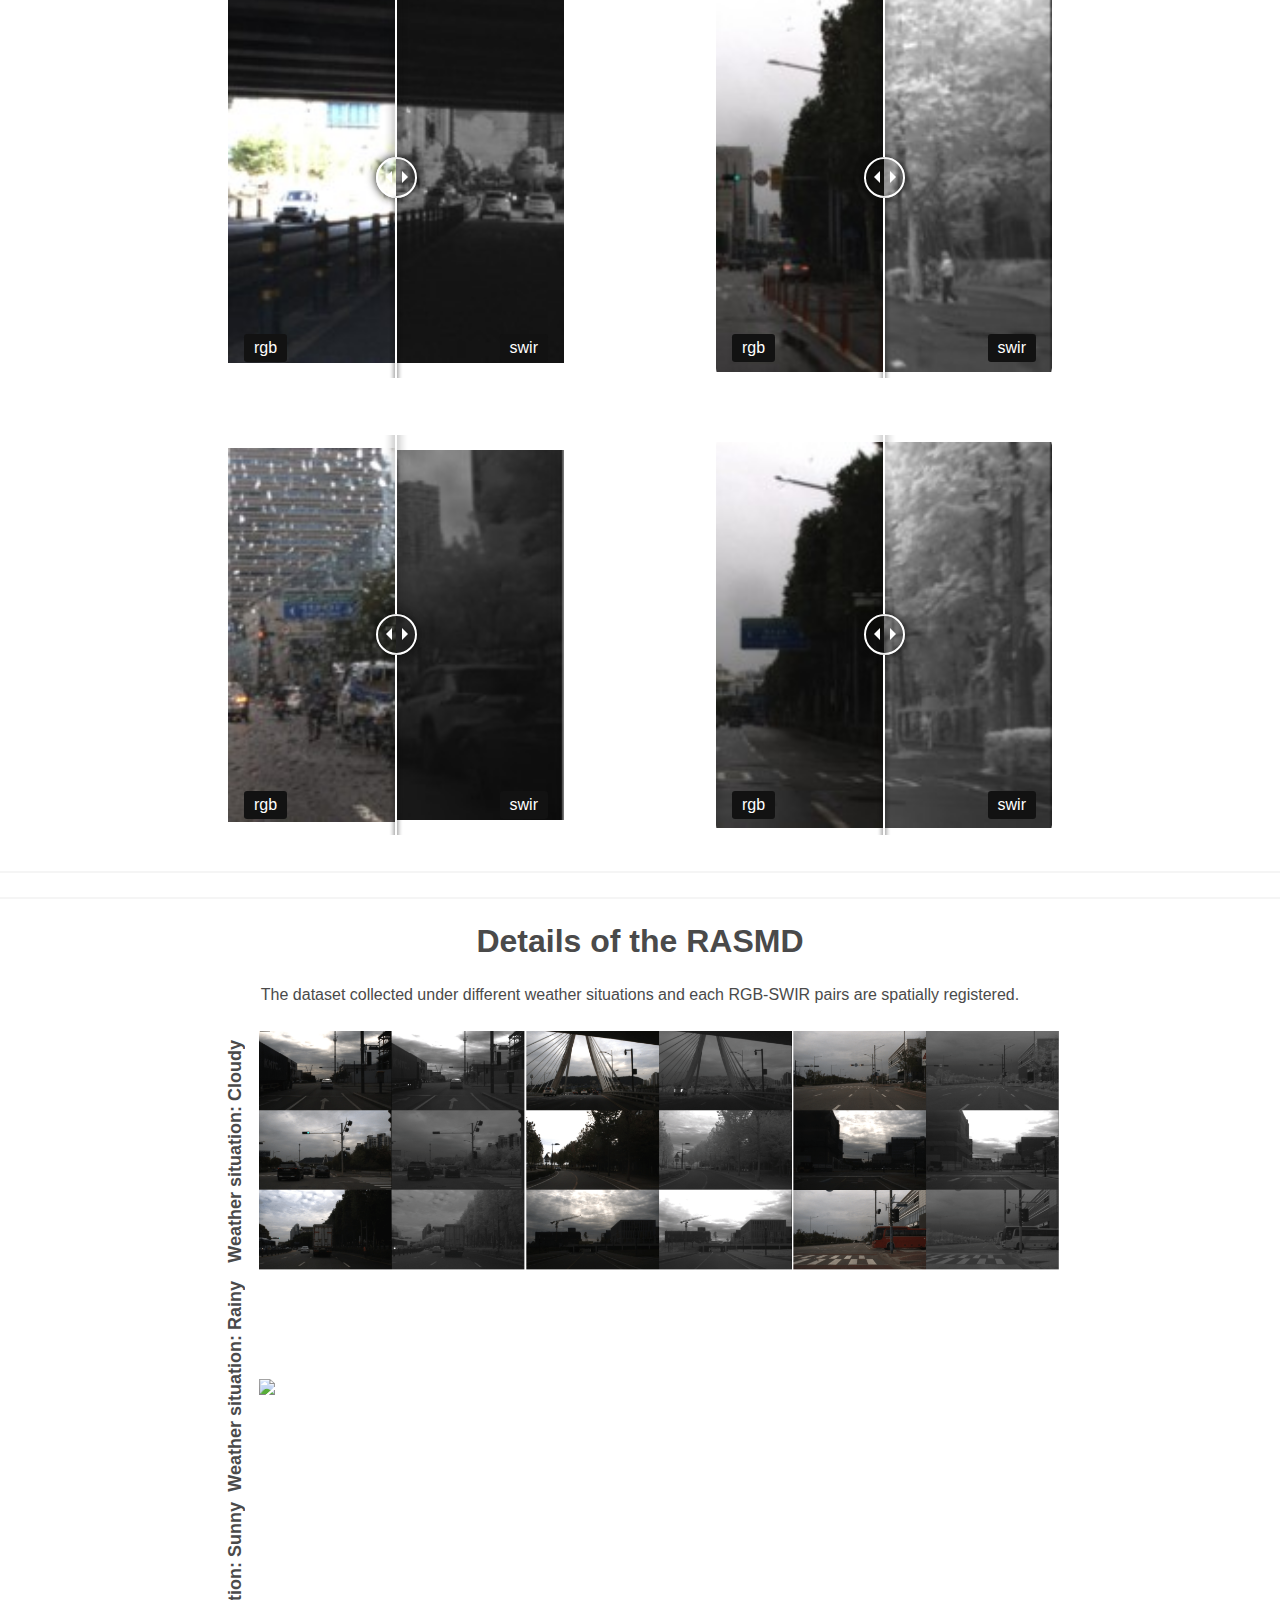
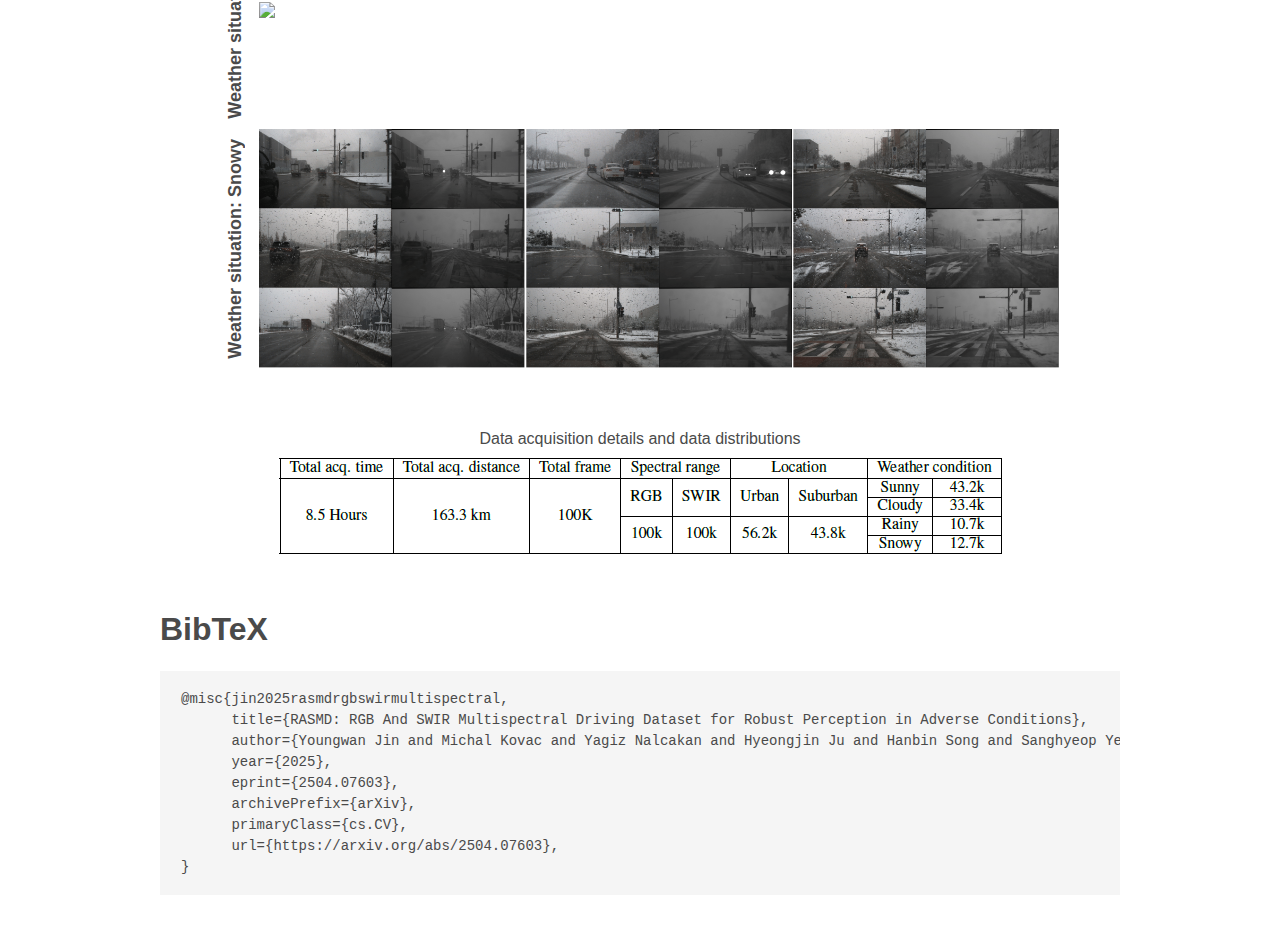
==== commit a8428497: "Update index.html" ====
--- a/RASMD/index.html
+++ b/RASMD/index.html
@@ -166,7 +166,139 @@
     </div>
   </div>
 </div>
-
+<hr>
+
+
+<div class="has-text-centered">
+  <h2 class="title is-3 has-text-centered">Advantage of SWIR</h2>
+  <br>
+  <div class="image-row" style="display: flex; flex-wrap: wrap; justify-content: center; gap: 40px; max-width: 1600px; margin: 0 auto;">
+    <div style="flex: 0 0 calc(35%); max-width: calc(35%);">
+      <div id="example1" class="bal-container-small" style="width: 75%; height: 400px;">
+        <div class="bal-after" style="height: 100%;">
+          <img src="./static/images/git2.jpg" style="width: 100%; height: 100%; object-fit: contain;">
+          <div class="bal-afterPosition afterLabel" style="z-index:1;">
+            swir
+          </div>
+        </div>
+
+        <div class="bal-before" style="width:76.23529411764706%; height: 100%;">
+          <div class="bal-before-inset" style="width: 100%; height: 100%;">
+            <img src="./static/images/git1.jpg" style="width: 100%; height: 100%; object-fit: contain;">
+            <div class="bal-beforePosition beforeLabel">
+              rgb
+            </div>
+          </div>
+        </div>
+
+        <div class="bal-handle" style="left:76.23529411764706%;">
+          <span class=" handle-left-arrow"></span>
+          <span class="handle-right-arrow"></span>
+        </div>        
+      </div>
+    </div>
+    <div style="flex: 0 0 calc(35%); max-width: calc(35%);">
+      <div id="example2" class="bal-container-small" style="width: 75%; height: 400px;">
+        <div class="bal-after" style="height: 100%;">
+          <img src="./static/images/git4.jpg" style="width: 100%; height: 100%; object-fit: contain;">
+          <div class="bal-afterPosition afterLabel" style="z-index:1;">
+            swir
+          </div>
+        </div>
+
+        <div class="bal-before" style="width:86.11764705882354%; height: 100%;">
+          <div class="bal-before-inset" style="width: 100%; height: 100%;">
+            <img src="./static/images/git3.jpg" style="width: 100%; height: 100%; object-fit: contain;">
+            <div class="bal-beforePosition beforeLabel">
+              rgb
+            </div>
+          </div>
+        </div>
+
+        <div class="bal-handle" style="left:86.11764705882354%;">
+          <span class=" handle-left-arrow"></span>
+          <span class="handle-right-arrow"></span>
+        </div>
+      </div>
+    </div>
+    <div style="flex: 0 0 calc(35%); max-width: calc(35%);">
+      <div id="example3" class="bal-container-small" style="width: 75%; height: 400px;">
+        <div class="bal-after" style="height: 100%;">
+          <img src="./static/images/git6.jpg" style="width: 100%; height: 100%; object-fit: contain;">
+          <div class="bal-afterPosition afterLabel" style="z-index:1;">
+            swir
+          </div>
+        </div>
+
+        <div class="bal-before" style="width:28.037383177570092%; height: 100%;">
+          <div class="bal-before-inset" style="width: 100%; height: 100%;">
+            <img src="./static/images/git5.jpg" style="width: 100%; height: 100%; object-fit: contain;">
+            <div class="bal-beforePosition beforeLabel">
+              rgb
+            </div>
+          </div>
+        </div>
+
+        <div class="bal-handle" style="left:28.037383177570092%;">
+          <span class=" handle-left-arrow"></span>
+          <span class="handle-right-arrow"></span>
+        </div>
+      </div>
+    </div>
+    <div style="flex: 0 0 calc(35%); max-width: calc(35%);">
+      <div id="example4" class="bal-container-small" style="width: 75%; height: 400px;">
+        <div class="bal-after" style="height: 100%;">
+          <img src="./static/images/git8.jpg" style="width: 100%; height: 100%; object-fit: contain;">
+          <div class="bal-afterPosition afterLabel" style="z-index:1;">
+            swir
+          </div>
+        </div>
+
+        <div class="bal-before" style="width:61.993769470404985%; height: 100%;">
+          <div class="bal-before-inset" style="width: 100%; height: 100%;">
+            <img src="./static/images/git7.jpg" style="width: 100%; height: 100%; object-fit: contain;">
+            <div class="bal-beforePosition beforeLabel">
+              rgb
+            </div>
+          </div>
+        </div>
+
+        <div class="bal-handle" style="left:61.993769470404985%;">
+          <span class=" handle-left-arrow"></span>
+          <span class="handle-right-arrow"></span>
+        </div>
+      </div>
+    </div>
+  </div>
+</div>
+<script>
+    new BeforeAfter({
+      id: '#example1'
+    });
+    new BeforeAfter({
+      id: '#example2'
+    });
+	new BeforeAfter({
+      id: '#example3'
+    });
+    new BeforeAfter({
+      id: '#example4'
+    });
+    new BeforeAfter({
+      id: '#example5'
+    });
+	new BeforeAfter({
+      id: '#example6'
+    });
+	new BeforeAfter({
+      id: '#example7'
+    });
+	new BeforeAfter({
+      id: '#example8'
+    });
+
+  </script>
+<hr>
 <hr>
 
 <!-- RASMD Details -->
@@ -210,139 +342,7 @@
   </div>
 </div>
 
-<hr>
-
-
-<div class="has-text-centered">
-  <h2 class="title is-3 has-text-centered">RGB-SWIR Comparison</h2>
-  <br>
-  <div class="image-row" style="display: flex; flex-wrap: wrap; justify-content: center; gap: 40px; max-width: 1600px; margin: 0 auto;">
-    <div style="flex: 0 0 calc(35%); max-width: calc(35%);">
-      <div id="example1" class="bal-container-small" style="width: 75%; height: 400px;">
-        <div class="bal-after" style="height: 100%;">
-          <img src="./static/images/git2.jpg" style="width: 100%; height: 100%; object-fit: contain;">
-          <div class="bal-afterPosition afterLabel" style="z-index:1;">
-            swir
-          </div>
-        </div>
-
-        <div class="bal-before" style="width:76.23529411764706%; height: 100%;">
-          <div class="bal-before-inset" style="width: 100%; height: 100%;">
-            <img src="./static/images/git1.jpg" style="width: 100%; height: 100%; object-fit: contain;">
-            <div class="bal-beforePosition beforeLabel">
-              rgb
-            </div>
-          </div>
-        </div>
-
-        <div class="bal-handle" style="left:76.23529411764706%;">
-          <span class=" handle-left-arrow"></span>
-          <span class="handle-right-arrow"></span>
-        </div>        
-      </div>
-    </div>
-    <div style="flex: 0 0 calc(35%); max-width: calc(35%);">
-      <div id="example2" class="bal-container-small" style="width: 75%; height: 400px;">
-        <div class="bal-after" style="height: 100%;">
-          <img src="./static/images/git4.jpg" style="width: 100%; height: 100%; object-fit: contain;">
-          <div class="bal-afterPosition afterLabel" style="z-index:1;">
-            swir
-          </div>
-        </div>
-
-        <div class="bal-before" style="width:86.11764705882354%; height: 100%;">
-          <div class="bal-before-inset" style="width: 100%; height: 100%;">
-            <img src="./static/images/git3.jpg" style="width: 100%; height: 100%; object-fit: contain;">
-            <div class="bal-beforePosition beforeLabel">
-              rgb
-            </div>
-          </div>
-        </div>
-
-        <div class="bal-handle" style="left:86.11764705882354%;">
-          <span class=" handle-left-arrow"></span>
-          <span class="handle-right-arrow"></span>
-        </div>
-      </div>
-    </div>
-    <div style="flex: 0 0 calc(35%); max-width: calc(35%);">
-      <div id="example3" class="bal-container-small" style="width: 75%; height: 400px;">
-        <div class="bal-after" style="height: 100%;">
-          <img src="./static/images/git6.jpg" style="width: 100%; height: 100%; object-fit: contain;">
-          <div class="bal-afterPosition afterLabel" style="z-index:1;">
-            swir
-          </div>
-        </div>
-
-        <div class="bal-before" style="width:28.037383177570092%; height: 100%;">
-          <div class="bal-before-inset" style="width: 100%; height: 100%;">
-            <img src="./static/images/git5.jpg" style="width: 100%; height: 100%; object-fit: contain;">
-            <div class="bal-beforePosition beforeLabel">
-              rgb
-            </div>
-          </div>
-        </div>
-
-        <div class="bal-handle" style="left:28.037383177570092%;">
-          <span class=" handle-left-arrow"></span>
-          <span class="handle-right-arrow"></span>
-        </div>
-      </div>
-    </div>
-    <div style="flex: 0 0 calc(35%); max-width: calc(35%);">
-      <div id="example4" class="bal-container-small" style="width: 75%; height: 400px;">
-        <div class="bal-after" style="height: 100%;">
-          <img src="./static/images/git8.jpg" style="width: 100%; height: 100%; object-fit: contain;">
-          <div class="bal-afterPosition afterLabel" style="z-index:1;">
-            swir
-          </div>
-        </div>
-
-        <div class="bal-before" style="width:61.993769470404985%; height: 100%;">
-          <div class="bal-before-inset" style="width: 100%; height: 100%;">
-            <img src="./static/images/git7.jpg" style="width: 100%; height: 100%; object-fit: contain;">
-            <div class="bal-beforePosition beforeLabel">
-              rgb
-            </div>
-          </div>
-        </div>
-
-        <div class="bal-handle" style="left:61.993769470404985%;">
-          <span class=" handle-left-arrow"></span>
-          <span class="handle-right-arrow"></span>
-        </div>
-      </div>
-    </div>
-  </div>
-</div>
-<script>
-    new BeforeAfter({
-      id: '#example1'
-    });
-    new BeforeAfter({
-      id: '#example2'
-    });
-	new BeforeAfter({
-      id: '#example3'
-    });
-    new BeforeAfter({
-      id: '#example4'
-    });
-    new BeforeAfter({
-      id: '#example5'
-    });
-	new BeforeAfter({
-      id: '#example6'
-    });
-	new BeforeAfter({
-      id: '#example7'
-    });
-	new BeforeAfter({
-      id: '#example8'
-    });
-
-  </script>
-<hr>
+
 
 <!-- section for citation -->
 <section class="section" id="BibTeX">
